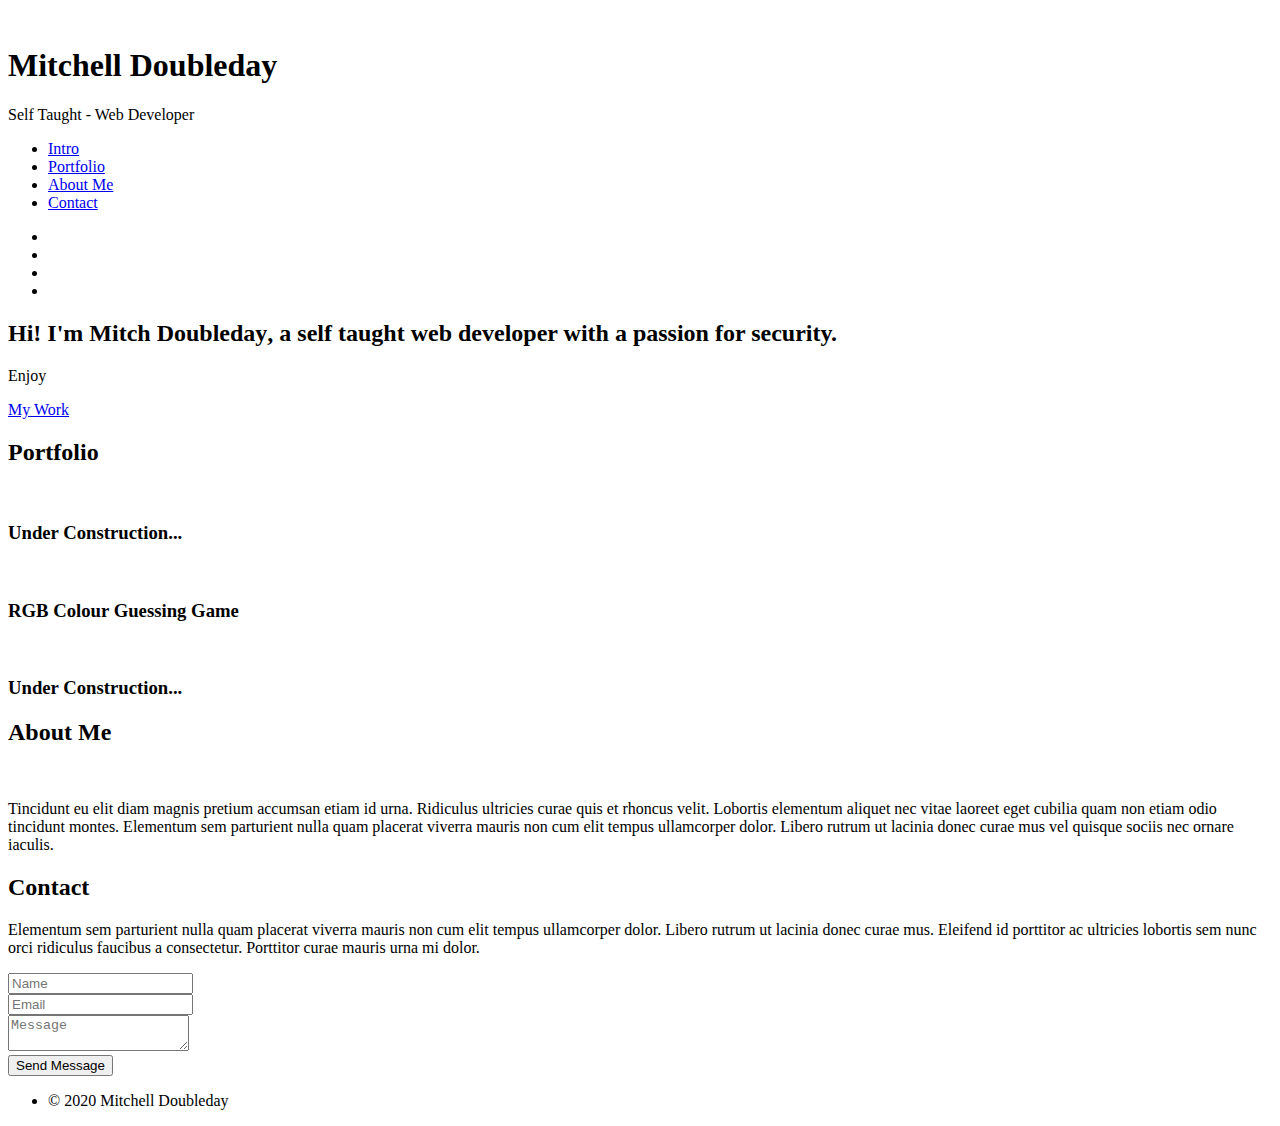
==== index.html @ 329f9888 "Add files via upload" ====
<!DOCTYPE HTML>
<html>
	<head>
		<title>Mitch Doubleday - Portfolio</title>
		<meta charset="utf-8" />
		<meta name="viewport" content="width=device-width, initial-scale=1, user-scalable=no" />
		<link rel="stylesheet" href="assets/css/main.css" />
	</head>
	<body class="is-preload">

		<!-- Header -->
			<div id="header">

				<div class="top">

					<!-- Logo -->
						<div id="logo">
							<span class="image avatar48"><img src="images/portrait.jpeg" alt="" /></span>
							<h1 id="title">Mitchell Doubleday</h1>
							<p>Self Taught - Web Developer</p>
						</div>

					<!-- Nav -->
						<nav id="nav">
							<ul>
								<li><a href="#top" id="top-link"><span class="icon solid fa-home">Intro</span></a></li>
								<li><a href="#portfolio" id="portfolio-link"><span class="icon solid fa-th">Portfolio</span></a></li>
								<li><a href="#about" id="about-link"><span class="icon solid fa-user">About Me</span></a></li>
								<li><a href="#contact" id="contact-link"><span class="icon solid fa-envelope">Contact</span></a></li>
							</ul>
						</nav>

				</div>

				<div class="bottom">

					<!-- Social Icons -->
						<ul class="icons">
							<li><a href="https://github.com/kerbzbm" class="icon brands fa-github"><span class="label"></span></a></li>
							<li><a href="https://www.linkedin.com/in/mitchdoubleday/" class="fab fa-linkedin"><span class="label"></span></a></li>
							<li><a href="https://stackoverflow.com/users/story/13932443" class="fab fa-stack-overflow"><span class="label"></span></a></li>
							<li><a href="https://tryhackme.com/p/comstock" class="fas fa-user-secret"><span class="label"></span></a></li>
						</ul>

				</div>

			</div>

		<!-- Main -->
			<div id="main">

				<!-- Intro -->
					<section id="top" class="one dark cover">
						<div class="container">

							<header>
								<h2 class="alt">Hi! I'm <strong>Mitch Doubleday</strong>, a self taught web developer with a passion for security.</h2>
								<p>Enjoy</p>
							</header>

							<footer>
								<a href="#portfolio" class="button scrolly">My Work</a>
							</footer>

						</div>
					</section>

				<!-- Portfolio -->
					<section id="portfolio" class="two">
						<div class="container">

							<header>
								<h2>Portfolio</h2>
							</header>

							<div class="row">
								<div class="col-4 col-12-mobile">
									<article class="item">
										<a href="#" class="image fit"><img src="images/pic03.jpg" alt="" /></a>
										<header>
											<h3>Under Construction...</h3>
										</header>
									</article>
								</div>
								<div class="col-4 col-12-mobile">
									<article class="item">
										<a href="#" class="image fit"><img src="images/pic04.jpg" alt="" /></a>
										<header>
											<h3>RGB Colour Guessing Game</h3>
										</header>
									</article>
								</div>
								<div class="col-4 col-12-mobile">
									<article class="item">
										<a href="#" class="image fit"><img src="images/pic07.jpg" alt="" /></a>
										<header>
											<h3>Under Construction...</h3>
										</header>
									</article>
								</div>
							</div>

						</div>
					</section>

				<!-- About Me -->
					<section id="about" class="three">
						<div class="container">

							<header>
								<h2>About Me</h2>
							</header>

							<a href="#" class="image featured"><img src="images/pic08.jpg" alt="" /></a>

							<p>Tincidunt eu elit diam magnis pretium accumsan etiam id urna. Ridiculus
							ultricies curae quis et rhoncus velit. Lobortis elementum aliquet nec vitae
							laoreet eget cubilia quam non etiam odio tincidunt montes. Elementum sem
							parturient nulla quam placerat viverra mauris non cum elit tempus ullamcorper
							dolor. Libero rutrum ut lacinia donec curae mus vel quisque sociis nec
							ornare iaculis.</p>

						</div>
					</section>

				<!-- Contact -->
					<section id="contact" class="four">
						<div class="container">

							<header>
								<h2>Contact</h2>
							</header>

							<p>Elementum sem parturient nulla quam placerat viverra
							mauris non cum elit tempus ullamcorper dolor. Libero rutrum ut lacinia
							donec curae mus. Eleifend id porttitor ac ultricies lobortis sem nunc
							orci ridiculus faucibus a consectetur. Porttitor curae mauris urna mi dolor.</p>

							<form method="post" action="#">
								<div class="row">
									<div class="col-6 col-12-mobile"><input type="text" name="name" placeholder="Name" /></div>
									<div class="col-6 col-12-mobile"><input type="text" name="email" placeholder="Email" /></div>
									<div class="col-12">
										<textarea name="message" placeholder="Message"></textarea>
									</div>
									<div class="col-12">
										<input type="submit" value="Send Message" />
									</div>
								</div>
							</form>

						</div>
					</section>

			</div>

		<!-- Footer -->
			<div id="footer">

				<!-- Copyright -->
					<ul class="copyright">
						<li>&copy; 2020 Mitchell Doubleday</li>
					</ul>

			</div>

		<!-- Scripts -->
			<script src="assets/js/jquery.min.js"></script>
			<script src="assets/js/jquery.scrolly.min.js"></script>
			<script src="assets/js/jquery.scrollex.min.js"></script>
			<script src="assets/js/browser.min.js"></script>
			<script src="assets/js/breakpoints.min.js"></script>
			<script src="assets/js/util.js"></script>
			<script src="assets/js/main.js"></script>

	</body>
</html>
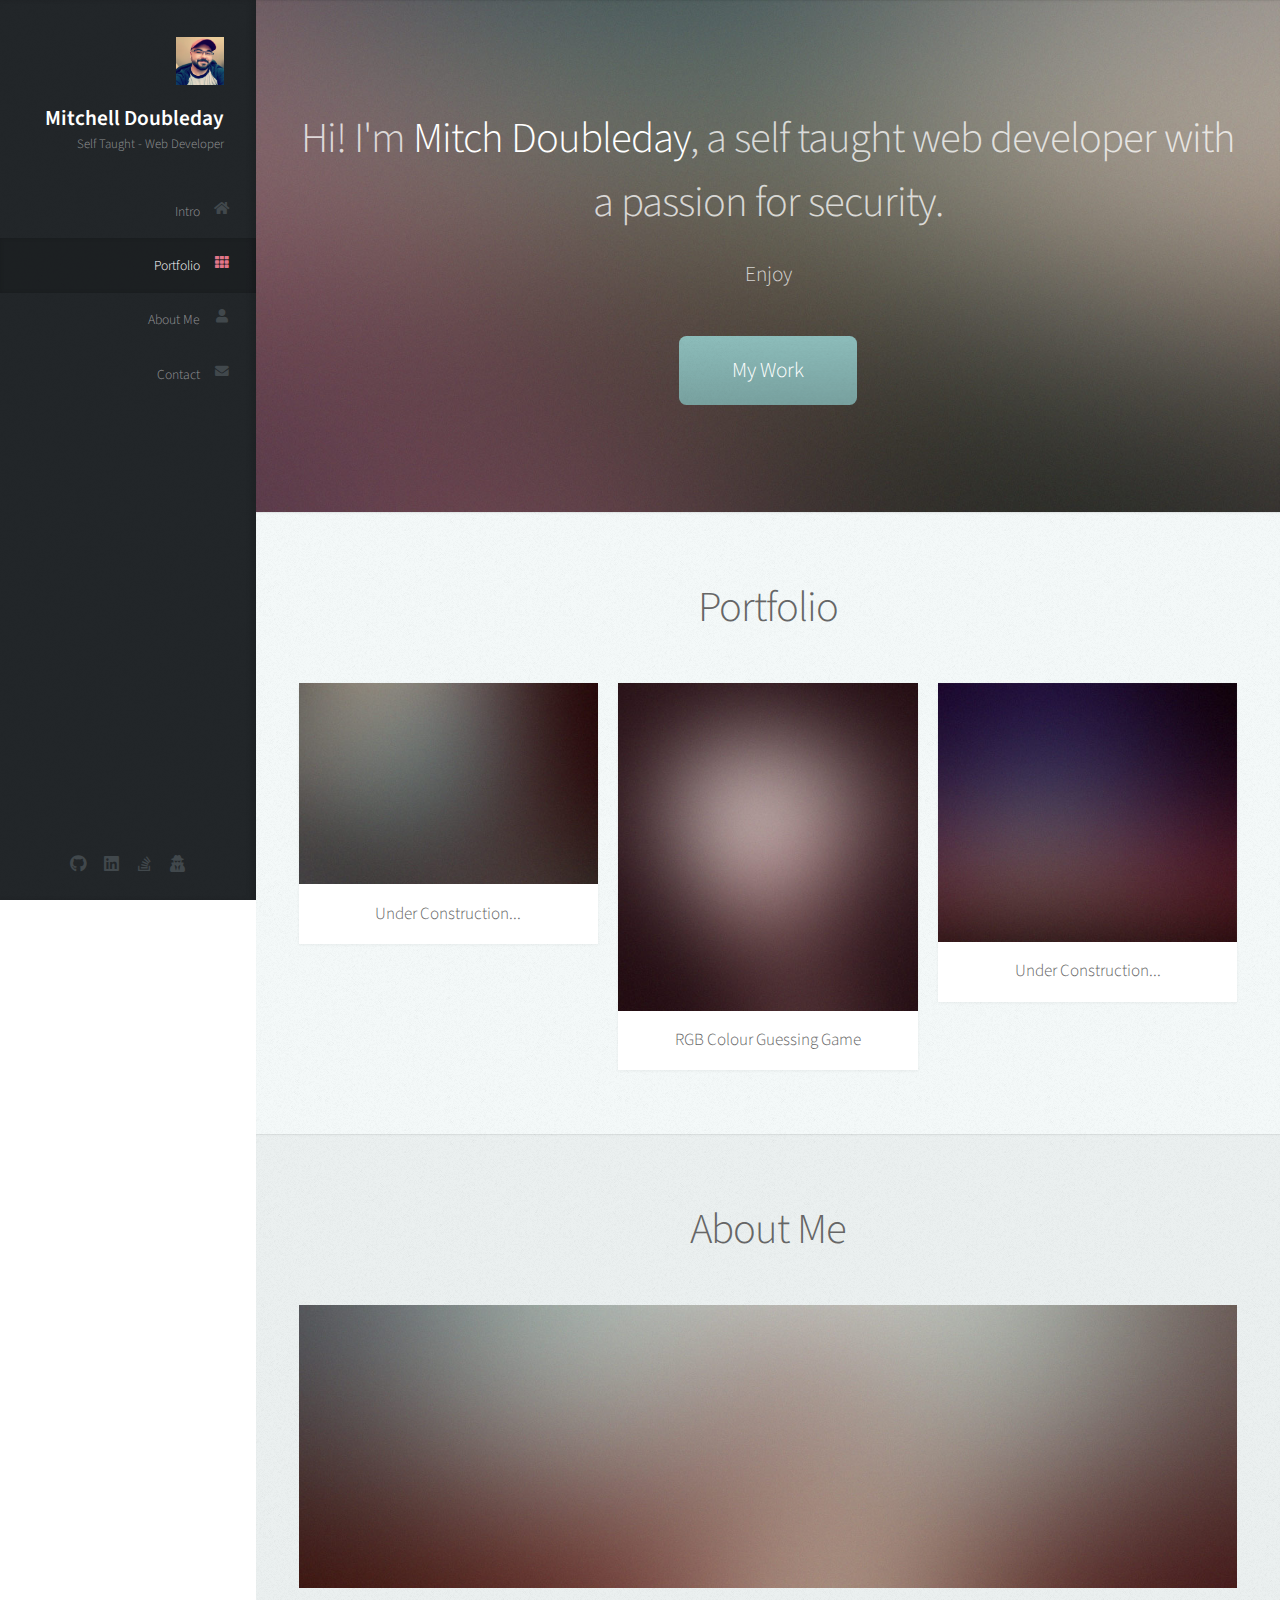
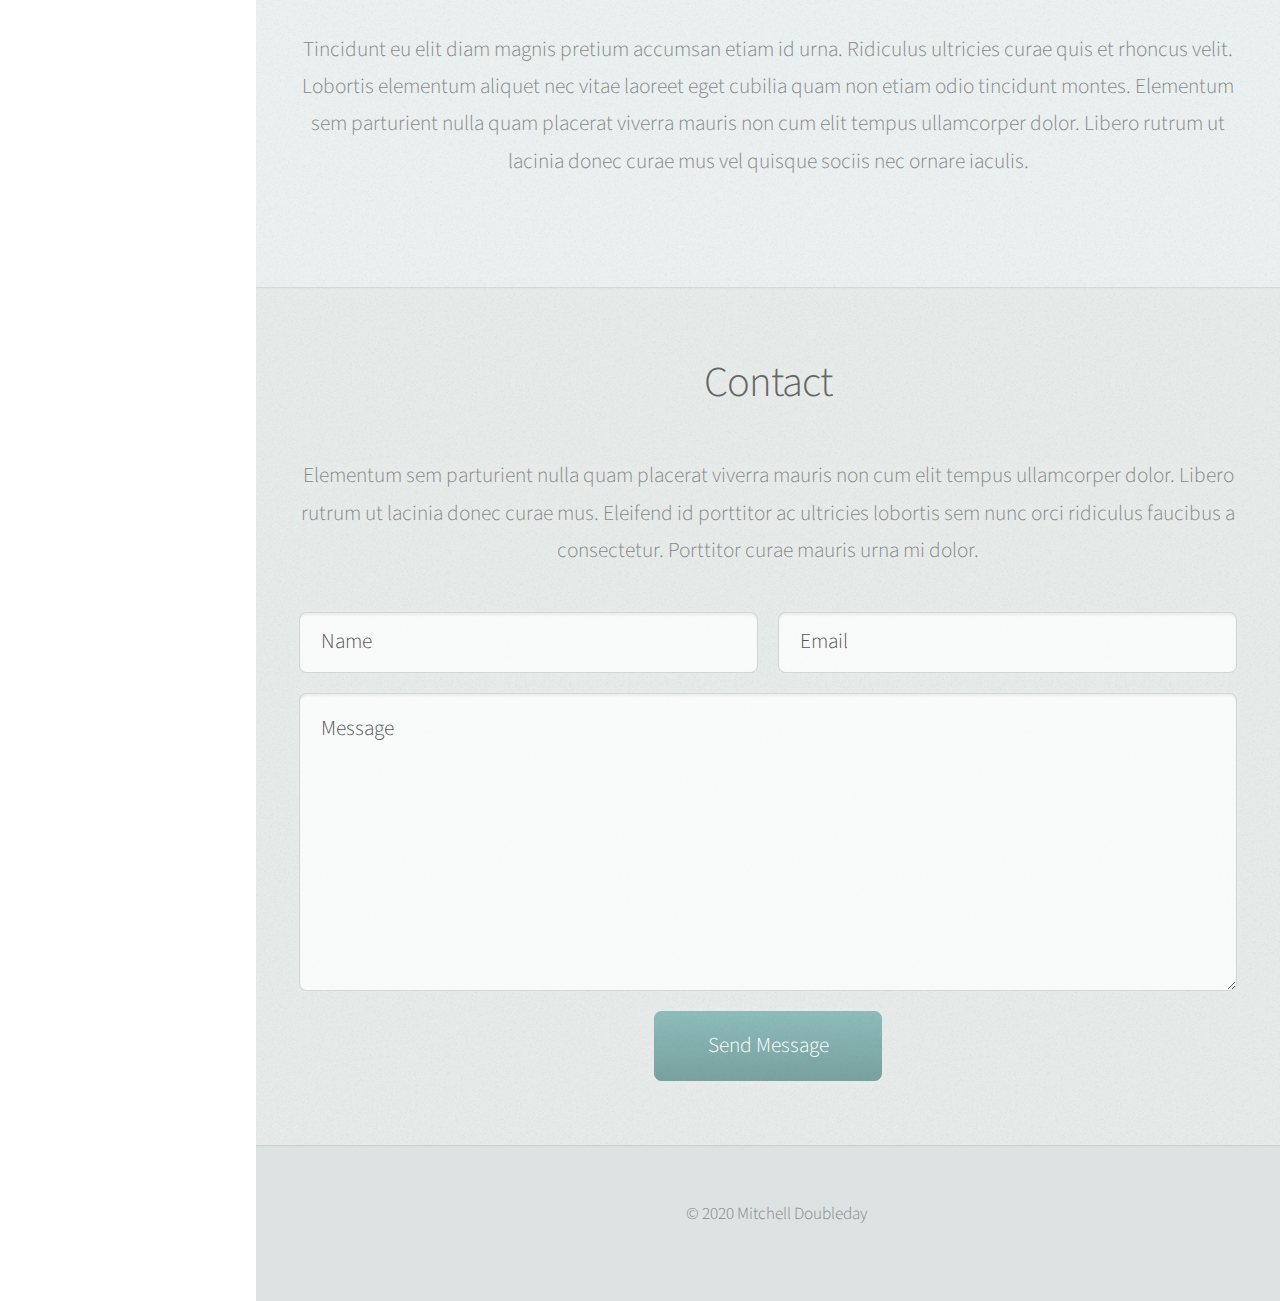
==== commit e65ee255: "Portfolio files added to GitHub." ====
--- a/index.html
+++ b/index.html
@@ -1,177 +1,177 @@
-<!DOCTYPE HTML>
-<html>
-	<head>
-		<title>Mitch Doubleday - Portfolio</title>
-		<meta charset="utf-8" />
-		<meta name="viewport" content="width=device-width, initial-scale=1, user-scalable=no" />
-		<link rel="stylesheet" href="assets/css/main.css" />
-	</head>
-	<body class="is-preload">
-
-		<!-- Header -->
-			<div id="header">
-
-				<div class="top">
-
-					<!-- Logo -->
-						<div id="logo">
-							<span class="image avatar48"><img src="images/portrait.jpeg" alt="" /></span>
-							<h1 id="title">Mitchell Doubleday</h1>
-							<p>Self Taught - Web Developer</p>
-						</div>
-
-					<!-- Nav -->
-						<nav id="nav">
-							<ul>
-								<li><a href="#top" id="top-link"><span class="icon solid fa-home">Intro</span></a></li>
-								<li><a href="#portfolio" id="portfolio-link"><span class="icon solid fa-th">Portfolio</span></a></li>
-								<li><a href="#about" id="about-link"><span class="icon solid fa-user">About Me</span></a></li>
-								<li><a href="#contact" id="contact-link"><span class="icon solid fa-envelope">Contact</span></a></li>
-							</ul>
-						</nav>
-
-				</div>
-
-				<div class="bottom">
-
-					<!-- Social Icons -->
-						<ul class="icons">
-							<li><a href="https://github.com/kerbzbm" class="icon brands fa-github"><span class="label"></span></a></li>
-							<li><a href="https://www.linkedin.com/in/mitchdoubleday/" class="fab fa-linkedin"><span class="label"></span></a></li>
-							<li><a href="https://stackoverflow.com/users/story/13932443" class="fab fa-stack-overflow"><span class="label"></span></a></li>
-							<li><a href="https://tryhackme.com/p/comstock" class="fas fa-user-secret"><span class="label"></span></a></li>
-						</ul>
-
-				</div>
-
-			</div>
-
-		<!-- Main -->
-			<div id="main">
-
-				<!-- Intro -->
-					<section id="top" class="one dark cover">
-						<div class="container">
-
-							<header>
-								<h2 class="alt">Hi! I'm <strong>Mitch Doubleday</strong>, a self taught web developer with a passion for security.</h2>
-								<p>Enjoy</p>
-							</header>
-
-							<footer>
-								<a href="#portfolio" class="button scrolly">My Work</a>
-							</footer>
-
-						</div>
-					</section>
-
-				<!-- Portfolio -->
-					<section id="portfolio" class="two">
-						<div class="container">
-
-							<header>
-								<h2>Portfolio</h2>
-							</header>
-
-							<div class="row">
-								<div class="col-4 col-12-mobile">
-									<article class="item">
-										<a href="#" class="image fit"><img src="images/pic03.jpg" alt="" /></a>
-										<header>
-											<h3>Under Construction...</h3>
-										</header>
-									</article>
-								</div>
-								<div class="col-4 col-12-mobile">
-									<article class="item">
-										<a href="#" class="image fit"><img src="images/pic04.jpg" alt="" /></a>
-										<header>
-											<h3>RGB Colour Guessing Game</h3>
-										</header>
-									</article>
-								</div>
-								<div class="col-4 col-12-mobile">
-									<article class="item">
-										<a href="#" class="image fit"><img src="images/pic07.jpg" alt="" /></a>
-										<header>
-											<h3>Under Construction...</h3>
-										</header>
-									</article>
-								</div>
-							</div>
-
-						</div>
-					</section>
-
-				<!-- About Me -->
-					<section id="about" class="three">
-						<div class="container">
-
-							<header>
-								<h2>About Me</h2>
-							</header>
-
-							<a href="#" class="image featured"><img src="images/pic08.jpg" alt="" /></a>
-
-							<p>Tincidunt eu elit diam magnis pretium accumsan etiam id urna. Ridiculus
-							ultricies curae quis et rhoncus velit. Lobortis elementum aliquet nec vitae
-							laoreet eget cubilia quam non etiam odio tincidunt montes. Elementum sem
-							parturient nulla quam placerat viverra mauris non cum elit tempus ullamcorper
-							dolor. Libero rutrum ut lacinia donec curae mus vel quisque sociis nec
-							ornare iaculis.</p>
-
-						</div>
-					</section>
-
-				<!-- Contact -->
-					<section id="contact" class="four">
-						<div class="container">
-
-							<header>
-								<h2>Contact</h2>
-							</header>
-
-							<p>Elementum sem parturient nulla quam placerat viverra
-							mauris non cum elit tempus ullamcorper dolor. Libero rutrum ut lacinia
-							donec curae mus. Eleifend id porttitor ac ultricies lobortis sem nunc
-							orci ridiculus faucibus a consectetur. Porttitor curae mauris urna mi dolor.</p>
-
-							<form method="post" action="#">
-								<div class="row">
-									<div class="col-6 col-12-mobile"><input type="text" name="name" placeholder="Name" /></div>
-									<div class="col-6 col-12-mobile"><input type="text" name="email" placeholder="Email" /></div>
-									<div class="col-12">
-										<textarea name="message" placeholder="Message"></textarea>
-									</div>
-									<div class="col-12">
-										<input type="submit" value="Send Message" />
-									</div>
-								</div>
-							</form>
-
-						</div>
-					</section>
-
-			</div>
-
-		<!-- Footer -->
-			<div id="footer">
-
-				<!-- Copyright -->
-					<ul class="copyright">
-						<li>&copy; 2020 Mitchell Doubleday</li>
-					</ul>
-
-			</div>
-
-		<!-- Scripts -->
-			<script src="assets/js/jquery.min.js"></script>
-			<script src="assets/js/jquery.scrolly.min.js"></script>
-			<script src="assets/js/jquery.scrollex.min.js"></script>
-			<script src="assets/js/browser.min.js"></script>
-			<script src="assets/js/breakpoints.min.js"></script>
-			<script src="assets/js/util.js"></script>
-			<script src="assets/js/main.js"></script>
-
-	</body>
+<!DOCTYPE HTML>
+<html>
+	<head>
+		<title>Mitch Doubleday - Portfolio</title>
+		<meta charset="utf-8" />
+		<meta name="viewport" content="width=device-width, initial-scale=1, user-scalable=no" />
+		<link rel="stylesheet" href="assets/css/main.css" />
+	</head>
+	<body class="is-preload">
+
+		<!-- Header -->
+			<div id="header">
+
+				<div class="top">
+
+					<!-- Logo -->
+						<div id="logo">
+							<span class="image avatar48"><img src="images/portrait.jpeg" alt="" /></span>
+							<h1 id="title">Mitchell Doubleday</h1>
+							<p>Self Taught - Web Developer</p>
+						</div>
+
+					<!-- Nav -->
+						<nav id="nav">
+							<ul>
+								<li><a href="#top" id="top-link"><span class="icon solid fa-home">Intro</span></a></li>
+								<li><a href="#portfolio" id="portfolio-link"><span class="icon solid fa-th">Portfolio</span></a></li>
+								<li><a href="#about" id="about-link"><span class="icon solid fa-user">About Me</span></a></li>
+								<li><a href="#contact" id="contact-link"><span class="icon solid fa-envelope">Contact</span></a></li>
+							</ul>
+						</nav>
+
+				</div>
+
+				<div class="bottom">
+
+					<!-- Social Icons -->
+						<ul class="icons">
+							<li><a href="https://github.com/kerbzbm" class="icon brands fa-github"><span class="label"></span></a></li>
+							<li><a href="https://www.linkedin.com/in/mitchdoubleday/" class="fab fa-linkedin"><span class="label"></span></a></li>
+							<li><a href="https://stackoverflow.com/users/story/13932443" class="fab fa-stack-overflow"><span class="label"></span></a></li>
+							<li><a href="https://tryhackme.com/p/comstock" class="fas fa-user-secret"><span class="label"></span></a></li>
+						</ul>
+
+				</div>
+
+			</div>
+
+		<!-- Main -->
+			<div id="main">
+
+				<!-- Intro -->
+					<section id="top" class="one dark cover">
+						<div class="container">
+
+							<header>
+								<h2 class="alt">Hi! I'm <strong>Mitch Doubleday</strong>, a self taught web developer with a passion for security.</h2>
+								<p>Enjoy</p>
+							</header>
+
+							<footer>
+								<a href="#portfolio" class="button scrolly">My Work</a>
+							</footer>
+
+						</div>
+					</section>
+
+				<!-- Portfolio -->
+					<section id="portfolio" class="two">
+						<div class="container">
+
+							<header>
+								<h2>Portfolio</h2>
+							</header>
+
+							<div class="row">
+								<div class="col-4 col-12-mobile">
+									<article class="item">
+										<a href="#" class="image fit"><img src="images/pic03.jpg" alt="" /></a>
+										<header>
+											<h3>Under Construction...</h3>
+										</header>
+									</article>
+								</div>
+								<div class="col-4 col-12-mobile">
+									<article class="item">
+										<a href="#" class="image fit"><img src="images/pic04.jpg" alt="" /></a>
+										<header>
+											<h3>RGB Colour Guessing Game</h3>
+										</header>
+									</article>
+								</div>
+								<div class="col-4 col-12-mobile">
+									<article class="item">
+										<a href="#" class="image fit"><img src="images/pic07.jpg" alt="" /></a>
+										<header>
+											<h3>Under Construction...</h3>
+										</header>
+									</article>
+								</div>
+							</div>
+
+						</div>
+					</section>
+
+				<!-- About Me -->
+					<section id="about" class="three">
+						<div class="container">
+
+							<header>
+								<h2>About Me</h2>
+							</header>
+
+							<a href="#" class="image featured"><img src="images/pic08.jpg" alt="" /></a>
+
+							<p>Tincidunt eu elit diam magnis pretium accumsan etiam id urna. Ridiculus
+							ultricies curae quis et rhoncus velit. Lobortis elementum aliquet nec vitae
+							laoreet eget cubilia quam non etiam odio tincidunt montes. Elementum sem
+							parturient nulla quam placerat viverra mauris non cum elit tempus ullamcorper
+							dolor. Libero rutrum ut lacinia donec curae mus vel quisque sociis nec
+							ornare iaculis.</p>
+
+						</div>
+					</section>
+
+				<!-- Contact -->
+					<section id="contact" class="four">
+						<div class="container">
+
+							<header>
+								<h2>Contact</h2>
+							</header>
+
+							<p>Elementum sem parturient nulla quam placerat viverra
+							mauris non cum elit tempus ullamcorper dolor. Libero rutrum ut lacinia
+							donec curae mus. Eleifend id porttitor ac ultricies lobortis sem nunc
+							orci ridiculus faucibus a consectetur. Porttitor curae mauris urna mi dolor.</p>
+
+							<form method="post" action="#">
+								<div class="row">
+									<div class="col-6 col-12-mobile"><input type="text" name="name" placeholder="Name" /></div>
+									<div class="col-6 col-12-mobile"><input type="text" name="email" placeholder="Email" /></div>
+									<div class="col-12">
+										<textarea name="message" placeholder="Message"></textarea>
+									</div>
+									<div class="col-12">
+										<input type="submit" value="Send Message" />
+									</div>
+								</div>
+							</form>
+
+						</div>
+					</section>
+
+			</div>
+
+		<!-- Footer -->
+			<div id="footer">
+
+				<!-- Copyright -->
+					<ul class="copyright">
+						<li>&copy; 2020 Mitchell Doubleday</li>
+					</ul>
+
+			</div>
+
+		<!-- Scripts -->
+			<script src="assets/js/jquery.min.js"></script>
+			<script src="assets/js/jquery.scrolly.min.js"></script>
+			<script src="assets/js/jquery.scrollex.min.js"></script>
+			<script src="assets/js/browser.min.js"></script>
+			<script src="assets/js/breakpoints.min.js"></script>
+			<script src="assets/js/util.js"></script>
+			<script src="assets/js/main.js"></script>
+
+	</body>
 </html>--- a/assets/css/main.css
+++ b/assets/css/main.css
@@ -0,0 +1,2628 @@
+@import url("fontawesome-all.min.css");
+@import url("https://fonts.googleapis.com/css?family=Source+Sans+Pro:300,300italic,400,600");
+
+
+html, body, div, span, applet, object,
+iframe, h1, h2, h3, h4, h5, h6, p, blockquote,
+pre, a, abbr, acronym, address, big, cite,
+code, del, dfn, em, img, ins, kbd, q, s, samp,
+small, strike, strong, sub, sup, tt, var, b,
+u, i, center, dl, dt, dd, ol, ul, li, fieldset,
+form, label, legend, table, caption, tbody,
+tfoot, thead, tr, th, td, article, aside,
+canvas, details, embed, figure, figcaption,
+footer, header, hgroup, menu, nav, output, ruby,
+section, summary, time, mark, audio, video {
+	margin: 0;
+	padding: 0;
+	border: 0;
+	font-size: 100%;
+	font: inherit;
+	vertical-align: baseline;}
+
+article, aside, details, figcaption, figure,
+footer, header, hgroup, menu, nav, section {
+	display: block;}
+
+body {
+	line-height: 1;
+}
+
+ol, ul {
+	list-style: none;
+}
+
+blockquote, q {
+	quotes: none;
+}
+
+	blockquote:before, blockquote:after, q:before, q:after {
+		content: '';
+		content: none;
+	}
+
+table {
+	border-collapse: collapse;
+	border-spacing: 0;
+}
+
+body {
+	-webkit-text-size-adjust: none;
+}
+
+mark {
+	background-color: transparent;
+	color: inherit;
+}
+
+input::-moz-focus-inner {
+	border: 0;
+	padding: 0;
+}
+
+input, select, textarea {
+	-moz-appearance: none;
+	-webkit-appearance: none;
+	-ms-appearance: none;
+	appearance: none;
+}
+
+/* Basic */
+
+	html {
+		box-sizing: border-box;
+	}
+
+	*, *:before, *:after {
+		box-sizing: inherit;
+	}
+
+	body {
+		background: #fff;
+		font-family: 'Source Sans Pro', sans-serif;
+		font-size: 19pt;
+		font-weight: 300;
+		line-height: 1.75em;
+		color: #888;
+	}
+
+		body.is-preload *, body.is-preload *:before, body.is-preload *:after {
+			-moz-animation: none !important;
+			-webkit-animation: none !important;
+			-ms-animation: none !important;
+			animation: none !important;
+			-moz-transition: none !important;
+			-webkit-transition: none !important;
+			-ms-transition: none !important;
+			transition: none !important;
+		}
+
+	input, textarea, select {
+		font-family: 'Source Sans Pro', sans-serif;
+		font-size: 19pt;
+		font-weight: 300;
+		line-height: 1.75em;
+		color: #888;
+	}
+
+	h1, h2, h3, h4, h5, h6 {
+		font-weight: 300;
+		color: #666;
+		line-height: 1.5em;
+	}
+
+	h1 a, h2 a, h3 a, h4 a, h5 a, h6 a {
+		color: inherit;
+		text-decoration: none;
+	}
+
+		h1 a strong, h2 a strong, h3 a strong, h4 a strong, h5 a strong, h6 a strong {
+			color: #333;
+		}
+
+	h2 {
+		font-size: 2em;
+		letter-spacing: -1px;
+	}
+
+		h2.alt {
+			color: #888;
+		}
+
+			h2.alt strong {
+				color: #666;
+			}
+
+	h3 {
+		font-size: 1.5em;
+	}
+
+	header {
+		margin: 0 0 2em 0;
+	}
+
+		header > p {
+			margin: 1em 0 0 0;
+		}
+
+	footer {
+		margin: 2em 0 0 0;
+	}
+
+	strong, b {
+		font-weight: 300;
+		color: #666;
+	}
+
+	em, i {
+		font-style: italic;
+	}
+
+	a {
+		text-decoration: none;
+		color: inherit;
+		border-bottom: dotted 1px rgba(128, 128, 128, 0.5);
+		-moz-transition: color 0.35s ease-in-out, border-bottom-color 0.35s ease-in-out;
+		-webkit-transition: color 0.35s ease-in-out, border-bottom-color 0.35s ease-in-out;
+		-ms-transition: color 0.35s ease-in-out, border-bottom-color 0.35s ease-in-out;
+		transition: color 0.35s ease-in-out, border-bottom-color 0.35s ease-in-out;
+		outline: 0;
+	}
+
+		a:hover {
+			color: #E27689;
+			border-bottom-color: rgba(255, 255, 255, 0);
+		}
+
+	sub {
+		position: relative;
+		top: 0.5em;
+		font-size: 0.8em;
+	}
+
+	sup {
+		position: relative;
+		top: -0.5em;
+		font-size: 0.8em;
+	}
+
+	hr {
+		border: 0;
+		border-top: solid 1px #ddd;
+	}
+
+	blockquote {
+		border-left: solid 0.5em #ddd;
+		padding: 1em 0 1em 2em;
+		font-style: italic;
+	}
+
+	p, ul, ol, dl, table {
+		margin-bottom: 2em;
+	}
+
+	br.clear {
+		clear: both;
+	}
+
+/* Container */
+
+	.container {
+		margin: 0 auto;
+		max-width: 100%;
+		width: 1400px;
+	}
+
+		@media screen and (min-width: 961px) and (max-width: 1880px) {
+
+			.container {
+				width: 1200px;
+			}
+
+		}
+
+		@media screen and (min-width: 961px) and (max-width: 1620px) {
+
+			.container {
+				width: 960px;
+			}
+
+		}
+
+		@media screen and (min-width: 961px) and (max-width: 1320px) {
+
+			.container {
+				width: 100%;
+			}
+
+		}
+
+		@media screen and (max-width: 960px) {
+
+			.container {
+				width: 100%;
+			}
+
+		}
+
+		@media screen and (max-width: 736px) {
+
+			.container {
+				width: 100%;
+			}
+
+		}
+
+/* Row */
+
+	.row {
+		display: flex;
+		flex-wrap: wrap;
+		box-sizing: border-box;
+		align-items: stretch;
+	}
+
+		.row > * {
+			box-sizing: border-box;
+		}
+
+		.row.gtr-uniform > * > :last-child {
+			margin-bottom: 0;
+		}
+
+		.row.aln-left {
+			justify-content: flex-start;
+		}
+
+		.row.aln-center {
+			justify-content: center;
+		}
+
+		.row.aln-right {
+			justify-content: flex-end;
+		}
+
+		.row.aln-top {
+			align-items: flex-start;
+		}
+
+		.row.aln-middle {
+			align-items: center;
+		}
+
+		.row.aln-bottom {
+			align-items: flex-end;
+		}
+
+		.row > .imp {
+			order: -1;
+		}
+
+		.row > .col-1 {
+			width: 8.33333%;
+		}
+
+		.row > .off-1 {
+			margin-left: 8.33333%;
+		}
+
+		.row > .col-2 {
+			width: 16.66667%;
+		}
+
+		.row > .off-2 {
+			margin-left: 16.66667%;
+		}
+
+		.row > .col-3 {
+			width: 25%;
+		}
+
+		.row > .off-3 {
+			margin-left: 25%;
+		}
+
+		.row > .col-4 {
+			width: 33.33333%;
+		}
+
+		.row > .off-4 {
+			margin-left: 33.33333%;
+		}
+
+		.row > .col-5 {
+			width: 41.66667%;
+		}
+
+		.row > .off-5 {
+			margin-left: 41.66667%;
+		}
+
+		.row > .col-6 {
+			width: 50%;
+		}
+
+		.row > .off-6 {
+			margin-left: 50%;
+		}
+
+		.row > .col-7 {
+			width: 58.33333%;
+		}
+
+		.row > .off-7 {
+			margin-left: 58.33333%;
+		}
+
+		.row > .col-8 {
+			width: 66.66667%;
+		}
+
+		.row > .off-8 {
+			margin-left: 66.66667%;
+		}
+
+		.row > .col-9 {
+			width: 75%;
+		}
+
+		.row > .off-9 {
+			margin-left: 75%;
+		}
+
+		.row > .col-10 {
+			width: 83.33333%;
+		}
+
+		.row > .off-10 {
+			margin-left: 83.33333%;
+		}
+
+		.row > .col-11 {
+			width: 91.66667%;
+		}
+
+		.row > .off-11 {
+			margin-left: 91.66667%;
+		}
+
+		.row > .col-12 {
+			width: 100%;
+		}
+
+		.row > .off-12 {
+			margin-left: 100%;
+		}
+
+		.row.gtr-0 {
+			margin-top: 0px;
+			margin-left: 0px;
+		}
+
+			.row.gtr-0 > * {
+				padding: 0px 0 0 0px;
+			}
+
+			.row.gtr-0.gtr-uniform {
+				margin-top: 0px;
+			}
+
+				.row.gtr-0.gtr-uniform > * {
+					padding-top: 0px;
+				}
+
+		.row.gtr-25 {
+			margin-top: -10px;
+			margin-left: -10px;
+		}
+
+			.row.gtr-25 > * {
+				padding: 10px 0 0 10px;
+			}
+
+			.row.gtr-25.gtr-uniform {
+				margin-top: -10px;
+			}
+
+				.row.gtr-25.gtr-uniform > * {
+					padding-top: 10px;
+				}
+
+		.row.gtr-50 {
+			margin-top: -20px;
+			margin-left: -20px;
+		}
+
+			.row.gtr-50 > * {
+				padding: 20px 0 0 20px;
+			}
+
+			.row.gtr-50.gtr-uniform {
+				margin-top: -20px;
+			}
+
+				.row.gtr-50.gtr-uniform > * {
+					padding-top: 20px;
+				}
+
+		.row {
+			margin-top: -40px;
+			margin-left: -40px;
+		}
+
+			.row > * {
+				padding: 40px 0 0 40px;
+			}
+
+			.row.gtr-uniform {
+				margin-top: -40px;
+			}
+
+				.row.gtr-uniform > * {
+					padding-top: 40px;
+				}
+
+		.row.gtr-150 {
+			margin-top: -60px;
+			margin-left: -60px;
+		}
+
+			.row.gtr-150 > * {
+				padding: 60px 0 0 60px;
+			}
+
+			.row.gtr-150.gtr-uniform {
+				margin-top: -60px;
+			}
+
+				.row.gtr-150.gtr-uniform > * {
+					padding-top: 60px;
+				}
+
+		.row.gtr-200 {
+			margin-top: -80px;
+			margin-left: -80px;
+		}
+
+			.row.gtr-200 > * {
+				padding: 80px 0 0 80px;
+			}
+
+			.row.gtr-200.gtr-uniform {
+				margin-top: -80px;
+			}
+
+				.row.gtr-200.gtr-uniform > * {
+					padding-top: 80px;
+				}
+
+		@media screen and (min-width: 961px) and (max-width: 1880px) {
+
+			.row {
+				display: flex;
+				flex-wrap: wrap;
+				box-sizing: border-box;
+				align-items: stretch;
+			}
+
+				.row > * {
+					box-sizing: border-box;
+				}
+
+				.row.gtr-uniform > * > :last-child {
+					margin-bottom: 0;
+				}
+
+				.row.aln-left {
+					justify-content: flex-start;
+				}
+
+				.row.aln-center {
+					justify-content: center;
+				}
+
+				.row.aln-right {
+					justify-content: flex-end;
+				}
+
+				.row.aln-top {
+					align-items: flex-start;
+				}
+
+				.row.aln-middle {
+					align-items: center;
+				}
+
+				.row.aln-bottom {
+					align-items: flex-end;
+				}
+
+				.row > .imp-wide {
+					order: -1;
+				}
+
+				.row > .col-1-wide {
+					width: 8.33333%;
+				}
+
+				.row > .off-1-wide {
+					margin-left: 8.33333%;
+				}
+
+				.row > .col-2-wide {
+					width: 16.66667%;
+				}
+
+				.row > .off-2-wide {
+					margin-left: 16.66667%;
+				}
+
+				.row > .col-3-wide {
+					width: 25%;
+				}
+
+				.row > .off-3-wide {
+					margin-left: 25%;
+				}
+
+				.row > .col-4-wide {
+					width: 33.33333%;
+				}
+
+				.row > .off-4-wide {
+					margin-left: 33.33333%;
+				}
+
+				.row > .col-5-wide {
+					width: 41.66667%;
+				}
+
+				.row > .off-5-wide {
+					margin-left: 41.66667%;
+				}
+
+				.row > .col-6-wide {
+					width: 50%;
+				}
+
+				.row > .off-6-wide {
+					margin-left: 50%;
+				}
+
+				.row > .col-7-wide {
+					width: 58.33333%;
+				}
+
+				.row > .off-7-wide {
+					margin-left: 58.33333%;
+				}
+
+				.row > .col-8-wide {
+					width: 66.66667%;
+				}
+
+				.row > .off-8-wide {
+					margin-left: 66.66667%;
+				}
+
+				.row > .col-9-wide {
+					width: 75%;
+				}
+
+				.row > .off-9-wide {
+					margin-left: 75%;
+				}
+
+				.row > .col-10-wide {
+					width: 83.33333%;
+				}
+
+				.row > .off-10-wide {
+					margin-left: 83.33333%;
+				}
+
+				.row > .col-11-wide {
+					width: 91.66667%;
+				}
+
+				.row > .off-11-wide {
+					margin-left: 91.66667%;
+				}
+
+				.row > .col-12-wide {
+					width: 100%;
+				}
+
+				.row > .off-12-wide {
+					margin-left: 100%;
+				}
+
+				.row.gtr-0 {
+					margin-top: 0px;
+					margin-left: 0px;
+				}
+
+					.row.gtr-0 > * {
+						padding: 0px 0 0 0px;
+					}
+
+					.row.gtr-0.gtr-uniform {
+						margin-top: 0px;
+					}
+
+						.row.gtr-0.gtr-uniform > * {
+							padding-top: 0px;
+						}
+
+				.row.gtr-25 {
+					margin-top: -10px;
+					margin-left: -10px;
+				}
+
+					.row.gtr-25 > * {
+						padding: 10px 0 0 10px;
+					}
+
+					.row.gtr-25.gtr-uniform {
+						margin-top: -10px;
+					}
+
+						.row.gtr-25.gtr-uniform > * {
+							padding-top: 10px;
+						}
+
+				.row.gtr-50 {
+					margin-top: -20px;
+					margin-left: -20px;
+				}
+
+					.row.gtr-50 > * {
+						padding: 20px 0 0 20px;
+					}
+
+					.row.gtr-50.gtr-uniform {
+						margin-top: -20px;
+					}
+
+						.row.gtr-50.gtr-uniform > * {
+							padding-top: 20px;
+						}
+
+				.row {
+					margin-top: -40px;
+					margin-left: -40px;
+				}
+
+					.row > * {
+						padding: 40px 0 0 40px;
+					}
+
+					.row.gtr-uniform {
+						margin-top: -40px;
+					}
+
+						.row.gtr-uniform > * {
+							padding-top: 40px;
+						}
+
+				.row.gtr-150 {
+					margin-top: -60px;
+					margin-left: -60px;
+				}
+
+					.row.gtr-150 > * {
+						padding: 60px 0 0 60px;
+					}
+
+					.row.gtr-150.gtr-uniform {
+						margin-top: -60px;
+					}
+
+						.row.gtr-150.gtr-uniform > * {
+							padding-top: 60px;
+						}
+
+				.row.gtr-200 {
+					margin-top: -80px;
+					margin-left: -80px;
+				}
+
+					.row.gtr-200 > * {
+						padding: 80px 0 0 80px;
+					}
+
+					.row.gtr-200.gtr-uniform {
+						margin-top: -80px;
+					}
+
+						.row.gtr-200.gtr-uniform > * {
+							padding-top: 80px;
+						}
+
+		}
+
+		@media screen and (min-width: 961px) and (max-width: 1620px) {
+
+			.row {
+				display: flex;
+				flex-wrap: wrap;
+				box-sizing: border-box;
+				align-items: stretch;
+			}
+
+				.row > * {
+					box-sizing: border-box;
+				}
+
+				.row.gtr-uniform > * > :last-child {
+					margin-bottom: 0;
+				}
+
+				.row.aln-left {
+					justify-content: flex-start;
+				}
+
+				.row.aln-center {
+					justify-content: center;
+				}
+
+				.row.aln-right {
+					justify-content: flex-end;
+				}
+
+				.row.aln-top {
+					align-items: flex-start;
+				}
+
+				.row.aln-middle {
+					align-items: center;
+				}
+
+				.row.aln-bottom {
+					align-items: flex-end;
+				}
+
+				.row > .imp-normal {
+					order: -1;
+				}
+
+				.row > .col-1-normal {
+					width: 8.33333%;
+				}
+
+				.row > .off-1-normal {
+					margin-left: 8.33333%;
+				}
+
+				.row > .col-2-normal {
+					width: 16.66667%;
+				}
+
+				.row > .off-2-normal {
+					margin-left: 16.66667%;
+				}
+
+				.row > .col-3-normal {
+					width: 25%;
+				}
+
+				.row > .off-3-normal {
+					margin-left: 25%;
+				}
+
+				.row > .col-4-normal {
+					width: 33.33333%;
+				}
+
+				.row > .off-4-normal {
+					margin-left: 33.33333%;
+				}
+
+				.row > .col-5-normal {
+					width: 41.66667%;
+				}
+
+				.row > .off-5-normal {
+					margin-left: 41.66667%;
+				}
+
+				.row > .col-6-normal {
+					width: 50%;
+				}
+
+				.row > .off-6-normal {
+					margin-left: 50%;
+				}
+
+				.row > .col-7-normal {
+					width: 58.33333%;
+				}
+
+				.row > .off-7-normal {
+					margin-left: 58.33333%;
+				}
+
+				.row > .col-8-normal {
+					width: 66.66667%;
+				}
+
+				.row > .off-8-normal {
+					margin-left: 66.66667%;
+				}
+
+				.row > .col-9-normal {
+					width: 75%;
+				}
+
+				.row > .off-9-normal {
+					margin-left: 75%;
+				}
+
+				.row > .col-10-normal {
+					width: 83.33333%;
+				}
+
+				.row > .off-10-normal {
+					margin-left: 83.33333%;
+				}
+
+				.row > .col-11-normal {
+					width: 91.66667%;
+				}
+
+				.row > .off-11-normal {
+					margin-left: 91.66667%;
+				}
+
+				.row > .col-12-normal {
+					width: 100%;
+				}
+
+				.row > .off-12-normal {
+					margin-left: 100%;
+				}
+
+				.row.gtr-0 {
+					margin-top: 0px;
+					margin-left: 0px;
+				}
+
+					.row.gtr-0 > * {
+						padding: 0px 0 0 0px;
+					}
+
+					.row.gtr-0.gtr-uniform {
+						margin-top: 0px;
+					}
+
+						.row.gtr-0.gtr-uniform > * {
+							padding-top: 0px;
+						}
+
+				.row.gtr-25 {
+					margin-top: -10px;
+					margin-left: -10px;
+				}
+
+					.row.gtr-25 > * {
+						padding: 10px 0 0 10px;
+					}
+
+					.row.gtr-25.gtr-uniform {
+						margin-top: -10px;
+					}
+
+						.row.gtr-25.gtr-uniform > * {
+							padding-top: 10px;
+						}
+
+				.row.gtr-50 {
+					margin-top: -20px;
+					margin-left: -20px;
+				}
+
+					.row.gtr-50 > * {
+						padding: 20px 0 0 20px;
+					}
+
+					.row.gtr-50.gtr-uniform {
+						margin-top: -20px;
+					}
+
+						.row.gtr-50.gtr-uniform > * {
+							padding-top: 20px;
+						}
+
+				.row {
+					margin-top: -40px;
+					margin-left: -40px;
+				}
+
+					.row > * {
+						padding: 40px 0 0 40px;
+					}
+
+					.row.gtr-uniform {
+						margin-top: -40px;
+					}
+
+						.row.gtr-uniform > * {
+							padding-top: 40px;
+						}
+
+				.row.gtr-150 {
+					margin-top: -60px;
+					margin-left: -60px;
+				}
+
+					.row.gtr-150 > * {
+						padding: 60px 0 0 60px;
+					}
+
+					.row.gtr-150.gtr-uniform {
+						margin-top: -60px;
+					}
+
+						.row.gtr-150.gtr-uniform > * {
+							padding-top: 60px;
+						}
+
+				.row.gtr-200 {
+					margin-top: -80px;
+					margin-left: -80px;
+				}
+
+					.row.gtr-200 > * {
+						padding: 80px 0 0 80px;
+					}
+
+					.row.gtr-200.gtr-uniform {
+						margin-top: -80px;
+					}
+
+						.row.gtr-200.gtr-uniform > * {
+							padding-top: 80px;
+						}
+
+		}
+
+		@media screen and (min-width: 961px) and (max-width: 1320px) {
+
+			.row {
+				display: flex;
+				flex-wrap: wrap;
+				box-sizing: border-box;
+				align-items: stretch;
+			}
+
+				.row > * {
+					box-sizing: border-box;
+				}
+
+				.row.gtr-uniform > * > :last-child {
+					margin-bottom: 0;
+				}
+
+				.row.aln-left {
+					justify-content: flex-start;
+				}
+
+				.row.aln-center {
+					justify-content: center;
+				}
+
+				.row.aln-right {
+					justify-content: flex-end;
+				}
+
+				.row.aln-top {
+					align-items: flex-start;
+				}
+
+				.row.aln-middle {
+					align-items: center;
+				}
+
+				.row.aln-bottom {
+					align-items: flex-end;
+				}
+
+				.row > .imp-narrow {
+					order: -1;
+				}
+
+				.row > .col-1-narrow {
+					width: 8.33333%;
+				}
+
+				.row > .off-1-narrow {
+					margin-left: 8.33333%;
+				}
+
+				.row > .col-2-narrow {
+					width: 16.66667%;
+				}
+
+				.row > .off-2-narrow {
+					margin-left: 16.66667%;
+				}
+
+				.row > .col-3-narrow {
+					width: 25%;
+				}
+
+				.row > .off-3-narrow {
+					margin-left: 25%;
+				}
+
+				.row > .col-4-narrow {
+					width: 33.33333%;
+				}
+
+				.row > .off-4-narrow {
+					margin-left: 33.33333%;
+				}
+
+				.row > .col-5-narrow {
+					width: 41.66667%;
+				}
+
+				.row > .off-5-narrow {
+					margin-left: 41.66667%;
+				}
+
+				.row > .col-6-narrow {
+					width: 50%;
+				}
+
+				.row > .off-6-narrow {
+					margin-left: 50%;
+				}
+
+				.row > .col-7-narrow {
+					width: 58.33333%;
+				}
+
+				.row > .off-7-narrow {
+					margin-left: 58.33333%;
+				}
+
+				.row > .col-8-narrow {
+					width: 66.66667%;
+				}
+
+				.row > .off-8-narrow {
+					margin-left: 66.66667%;
+				}
+
+				.row > .col-9-narrow {
+					width: 75%;
+				}
+
+				.row > .off-9-narrow {
+					margin-left: 75%;
+				}
+
+				.row > .col-10-narrow {
+					width: 83.33333%;
+				}
+
+				.row > .off-10-narrow {
+					margin-left: 83.33333%;
+				}
+
+				.row > .col-11-narrow {
+					width: 91.66667%;
+				}
+
+				.row > .off-11-narrow {
+					margin-left: 91.66667%;
+				}
+
+				.row > .col-12-narrow {
+					width: 100%;
+				}
+
+				.row > .off-12-narrow {
+					margin-left: 100%;
+				}
+
+				.row.gtr-0 {
+					margin-top: 0px;
+					margin-left: 0px;
+				}
+
+					.row.gtr-0 > * {
+						padding: 0px 0 0 0px;
+					}
+
+					.row.gtr-0.gtr-uniform {
+						margin-top: 0px;
+					}
+
+						.row.gtr-0.gtr-uniform > * {
+							padding-top: 0px;
+						}
+
+				.row.gtr-25 {
+					margin-top: -5px;
+					margin-left: -5px;
+				}
+
+					.row.gtr-25 > * {
+						padding: 5px 0 0 5px;
+					}
+
+					.row.gtr-25.gtr-uniform {
+						margin-top: -5px;
+					}
+
+						.row.gtr-25.gtr-uniform > * {
+							padding-top: 5px;
+						}
+
+				.row.gtr-50 {
+					margin-top: -10px;
+					margin-left: -10px;
+				}
+
+					.row.gtr-50 > * {
+						padding: 10px 0 0 10px;
+					}
+
+					.row.gtr-50.gtr-uniform {
+						margin-top: -10px;
+					}
+
+						.row.gtr-50.gtr-uniform > * {
+							padding-top: 10px;
+						}
+
+				.row {
+					margin-top: -20px;
+					margin-left: -20px;
+				}
+
+					.row > * {
+						padding: 20px 0 0 20px;
+					}
+
+					.row.gtr-uniform {
+						margin-top: -20px;
+					}
+
+						.row.gtr-uniform > * {
+							padding-top: 20px;
+						}
+
+				.row.gtr-150 {
+					margin-top: -30px;
+					margin-left: -30px;
+				}
+
+					.row.gtr-150 > * {
+						padding: 30px 0 0 30px;
+					}
+
+					.row.gtr-150.gtr-uniform {
+						margin-top: -30px;
+					}
+
+						.row.gtr-150.gtr-uniform > * {
+							padding-top: 30px;
+						}
+
+				.row.gtr-200 {
+					margin-top: -40px;
+					margin-left: -40px;
+				}
+
+					.row.gtr-200 > * {
+						padding: 40px 0 0 40px;
+					}
+
+					.row.gtr-200.gtr-uniform {
+						margin-top: -40px;
+					}
+
+						.row.gtr-200.gtr-uniform > * {
+							padding-top: 40px;
+						}
+
+		}
+
+		@media screen and (max-width: 960px) {
+
+			.row {
+				display: flex;
+				flex-wrap: wrap;
+				box-sizing: border-box;
+				align-items: stretch;
+			}
+
+				.row > * {
+					box-sizing: border-box;
+				}
+
+				.row.gtr-uniform > * > :last-child {
+					margin-bottom: 0;
+				}
+
+				.row.aln-left {
+					justify-content: flex-start;
+				}
+
+				.row.aln-center {
+					justify-content: center;
+				}
+
+				.row.aln-right {
+					justify-content: flex-end;
+				}
+
+				.row.aln-top {
+					align-items: flex-start;
+				}
+
+				.row.aln-middle {
+					align-items: center;
+				}
+
+				.row.aln-bottom {
+					align-items: flex-end;
+				}
+
+				.row > .imp-narrower {
+					order: -1;
+				}
+
+				.row > .col-1-narrower {
+					width: 8.33333%;
+				}
+
+				.row > .off-1-narrower {
+					margin-left: 8.33333%;
+				}
+
+				.row > .col-2-narrower {
+					width: 16.66667%;
+				}
+
+				.row > .off-2-narrower {
+					margin-left: 16.66667%;
+				}
+
+				.row > .col-3-narrower {
+					width: 25%;
+				}
+
+				.row > .off-3-narrower {
+					margin-left: 25%;
+				}
+
+				.row > .col-4-narrower {
+					width: 33.33333%;
+				}
+
+				.row > .off-4-narrower {
+					margin-left: 33.33333%;
+				}
+
+				.row > .col-5-narrower {
+					width: 41.66667%;
+				}
+
+				.row > .off-5-narrower {
+					margin-left: 41.66667%;
+				}
+
+				.row > .col-6-narrower {
+					width: 50%;
+				}
+
+				.row > .off-6-narrower {
+					margin-left: 50%;
+				}
+
+				.row > .col-7-narrower {
+					width: 58.33333%;
+				}
+
+				.row > .off-7-narrower {
+					margin-left: 58.33333%;
+				}
+
+				.row > .col-8-narrower {
+					width: 66.66667%;
+				}
+
+				.row > .off-8-narrower {
+					margin-left: 66.66667%;
+				}
+
+				.row > .col-9-narrower {
+					width: 75%;
+				}
+
+				.row > .off-9-narrower {
+					margin-left: 75%;
+				}
+
+				.row > .col-10-narrower {
+					width: 83.33333%;
+				}
+
+				.row > .off-10-narrower {
+					margin-left: 83.33333%;
+				}
+
+				.row > .col-11-narrower {
+					width: 91.66667%;
+				}
+
+				.row > .off-11-narrower {
+					margin-left: 91.66667%;
+				}
+
+				.row > .col-12-narrower {
+					width: 100%;
+				}
+
+				.row > .off-12-narrower {
+					margin-left: 100%;
+				}
+
+				.row.gtr-0 {
+					margin-top: 0px;
+					margin-left: 0px;
+				}
+
+					.row.gtr-0 > * {
+						padding: 0px 0 0 0px;
+					}
+
+					.row.gtr-0.gtr-uniform {
+						margin-top: 0px;
+					}
+
+						.row.gtr-0.gtr-uniform > * {
+							padding-top: 0px;
+						}
+
+				.row.gtr-25 {
+					margin-top: -5px;
+					margin-left: -5px;
+				}
+
+					.row.gtr-25 > * {
+						padding: 5px 0 0 5px;
+					}
+
+					.row.gtr-25.gtr-uniform {
+						margin-top: -5px;
+					}
+
+						.row.gtr-25.gtr-uniform > * {
+							padding-top: 5px;
+						}
+
+				.row.gtr-50 {
+					margin-top: -10px;
+					margin-left: -10px;
+				}
+
+					.row.gtr-50 > * {
+						padding: 10px 0 0 10px;
+					}
+
+					.row.gtr-50.gtr-uniform {
+						margin-top: -10px;
+					}
+
+						.row.gtr-50.gtr-uniform > * {
+							padding-top: 10px;
+						}
+
+				.row {
+					margin-top: -20px;
+					margin-left: -20px;
+				}
+
+					.row > * {
+						padding: 20px 0 0 20px;
+					}
+
+					.row.gtr-uniform {
+						margin-top: -20px;
+					}
+
+						.row.gtr-uniform > * {
+							padding-top: 20px;
+						}
+
+				.row.gtr-150 {
+					margin-top: -30px;
+					margin-left: -30px;
+				}
+
+					.row.gtr-150 > * {
+						padding: 30px 0 0 30px;
+					}
+
+					.row.gtr-150.gtr-uniform {
+						margin-top: -30px;
+					}
+
+						.row.gtr-150.gtr-uniform > * {
+							padding-top: 30px;
+						}
+
+				.row.gtr-200 {
+					margin-top: -40px;
+					margin-left: -40px;
+				}
+
+					.row.gtr-200 > * {
+						padding: 40px 0 0 40px;
+					}
+
+					.row.gtr-200.gtr-uniform {
+						margin-top: -40px;
+					}
+
+						.row.gtr-200.gtr-uniform > * {
+							padding-top: 40px;
+						}
+
+		}
+
+		@media screen and (max-width: 736px) {
+
+			.row {
+				display: flex;
+				flex-wrap: wrap;
+				box-sizing: border-box;
+				align-items: stretch;
+			}
+
+				.row > * {
+					box-sizing: border-box;
+				}
+
+				.row.gtr-uniform > * > :last-child {
+					margin-bottom: 0;
+				}
+
+				.row.aln-left {
+					justify-content: flex-start;
+				}
+
+				.row.aln-center {
+					justify-content: center;
+				}
+
+				.row.aln-right {
+					justify-content: flex-end;
+				}
+
+				.row.aln-top {
+					align-items: flex-start;
+				}
+
+				.row.aln-middle {
+					align-items: center;
+				}
+
+				.row.aln-bottom {
+					align-items: flex-end;
+				}
+
+				.row > .imp-mobile {
+					order: -1;
+				}
+
+				.row > .col-1-mobile {
+					width: 8.33333%;
+				}
+
+				.row > .off-1-mobile {
+					margin-left: 8.33333%;
+				}
+
+				.row > .col-2-mobile {
+					width: 16.66667%;
+				}
+
+				.row > .off-2-mobile {
+					margin-left: 16.66667%;
+				}
+
+				.row > .col-3-mobile {
+					width: 25%;
+				}
+
+				.row > .off-3-mobile {
+					margin-left: 25%;
+				}
+
+				.row > .col-4-mobile {
+					width: 33.33333%;
+				}
+
+				.row > .off-4-mobile {
+					margin-left: 33.33333%;
+				}
+
+				.row > .col-5-mobile {
+					width: 41.66667%;
+				}
+
+				.row > .off-5-mobile {
+					margin-left: 41.66667%;
+				}
+
+				.row > .col-6-mobile {
+					width: 50%;
+				}
+
+				.row > .off-6-mobile {
+					margin-left: 50%;
+				}
+
+				.row > .col-7-mobile {
+					width: 58.33333%;
+				}
+
+				.row > .off-7-mobile {
+					margin-left: 58.33333%;
+				}
+
+				.row > .col-8-mobile {
+					width: 66.66667%;
+				}
+
+				.row > .off-8-mobile {
+					margin-left: 66.66667%;
+				}
+
+				.row > .col-9-mobile {
+					width: 75%;
+				}
+
+				.row > .off-9-mobile {
+					margin-left: 75%;
+				}
+
+				.row > .col-10-mobile {
+					width: 83.33333%;
+				}
+
+				.row > .off-10-mobile {
+					margin-left: 83.33333%;
+				}
+
+				.row > .col-11-mobile {
+					width: 91.66667%;
+				}
+
+				.row > .off-11-mobile {
+					margin-left: 91.66667%;
+				}
+
+				.row > .col-12-mobile {
+					width: 100%;
+				}
+
+				.row > .off-12-mobile {
+					margin-left: 100%;
+				}
+
+				.row.gtr-0 {
+					margin-top: 0px;
+					margin-left: 0px;
+				}
+
+					.row.gtr-0 > * {
+						padding: 0px 0 0 0px;
+					}
+
+					.row.gtr-0.gtr-uniform {
+						margin-top: 0px;
+					}
+
+						.row.gtr-0.gtr-uniform > * {
+							padding-top: 0px;
+						}
+
+				.row.gtr-25 {
+					margin-top: -5px;
+					margin-left: -5px;
+				}
+
+					.row.gtr-25 > * {
+						padding: 5px 0 0 5px;
+					}
+
+					.row.gtr-25.gtr-uniform {
+						margin-top: -5px;
+					}
+
+						.row.gtr-25.gtr-uniform > * {
+							padding-top: 5px;
+						}
+
+				.row.gtr-50 {
+					margin-top: -10px;
+					margin-left: -10px;
+				}
+
+					.row.gtr-50 > * {
+						padding: 10px 0 0 10px;
+					}
+
+					.row.gtr-50.gtr-uniform {
+						margin-top: -10px;
+					}
+
+						.row.gtr-50.gtr-uniform > * {
+							padding-top: 10px;
+						}
+
+				.row {
+					margin-top: -20px;
+					margin-left: -20px;
+				}
+
+					.row > * {
+						padding: 20px 0 0 20px;
+					}
+
+					.row.gtr-uniform {
+						margin-top: -20px;
+					}
+
+						.row.gtr-uniform > * {
+							padding-top: 20px;
+						}
+
+				.row.gtr-150 {
+					margin-top: -30px;
+					margin-left: -30px;
+				}
+
+					.row.gtr-150 > * {
+						padding: 30px 0 0 30px;
+					}
+
+					.row.gtr-150.gtr-uniform {
+						margin-top: -30px;
+					}
+
+						.row.gtr-150.gtr-uniform > * {
+							padding-top: 30px;
+						}
+
+				.row.gtr-200 {
+					margin-top: -40px;
+					margin-left: -40px;
+				}
+
+					.row.gtr-200 > * {
+						padding: 40px 0 0 40px;
+					}
+
+					.row.gtr-200.gtr-uniform {
+						margin-top: -40px;
+					}
+
+						.row.gtr-200.gtr-uniform > * {
+							padding-top: 40px;
+						}
+
+		}
+
+/* Sections/Article */
+
+	section, article {
+		margin-bottom: 3em;
+	}
+
+		section > :last-child,
+		section > .container, section:last-child, article > :last-child,
+		article > .container, article:last-child {
+			margin-bottom: 0;
+		}
+
+		.row > section, .row > article {
+			margin-bottom: 0;
+		}
+
+/* Image */
+
+	.image {
+		display: inline-block;
+		border: 0;
+	}
+
+		.image img {
+			display: block;
+			width: 100%;
+		}
+
+		.image.avatar48 {
+			width: 48px;
+			height: 48px;
+			background: #f00;
+		}
+
+			.image.avatar48 img {
+				width: 48px;
+				height: 48px;
+			}
+
+		.image.fit {
+			display: block;
+			width: 100%;
+		}
+
+		.image.featured {
+			display: block;
+			width: 100%;
+			margin: 0 0 2em 0;
+		}
+
+		.image.left {
+			float: left;
+			margin: 0 2em 2em 0;
+		}
+
+		.image.centered {
+			display: block;
+			margin: 0 0 2em 0;
+		}
+
+			.image.centered img {
+				margin: 0 auto;
+				width: auto;
+			}
+
+/* List */
+
+	ul {
+		list-style: disc;
+		padding-left: 1em;
+	}
+
+		ul li {
+			padding-left: 0.5em;
+		}
+
+	ol {
+		list-style: decimal;
+		padding-left: 1.25em;
+	}
+
+		ol li {
+			padding-left: 0.25em;
+		}
+
+/* Icons */
+
+	ul.icons {
+		cursor: default;
+		list-style: none;
+		padding-left: 0;
+	}
+
+		ul.icons li {
+			display: inline-block;
+			padding-left: 0;
+		}
+
+		ul.icons a {
+			display: inline-block;
+			width: 2em;
+			height: 2em;
+			line-height: 2em;
+			text-align: center;
+			border: 0;
+		}
+
+/* Form */
+
+	form label {
+		display: block;
+		text-align: left;
+		margin-bottom: 0.5em;
+	}
+
+	form input[type="text"],
+	form input[type="email"],
+	form input[type="password"],
+	form select,
+	form textarea {
+		position: relative;
+		-webkit-appearance: none;
+		display: block;
+		border: 0;
+		outline: 0;
+		background: #fff;
+		background: rgba(255, 255, 255, 0.75);
+		width: 100%;
+		border-radius: 0.35em;
+		padding: 0.75em 1em 0.75em 1em;
+		box-shadow: inset 0 0.1em 0.1em 0 rgba(0, 0, 0, 0.05);
+		border: solid 1px rgba(0, 0, 0, 0.15);
+		-moz-transition: all 0.35s ease-in-out;
+		-webkit-transition: all 0.35s ease-in-out;
+		-ms-transition: all 0.35s ease-in-out;
+		transition: all 0.35s ease-in-out;
+	}
+
+		form input[type="text"]:focus,
+		form input[type="email"]:focus,
+		form input[type="password"]:focus,
+		form select:focus,
+		form textarea:focus {
+			box-shadow: 0 0 2px 1px #8ebebc;
+			background: #fff;
+		}
+
+	form input[type="text"],
+	form input[type="email"],
+	form input[type="password"],
+	form select {
+		line-height: 1.25em;
+	}
+
+	form textarea {
+		min-height: 14em;
+	}
+
+	form ::-webkit-input-placeholder {
+		color: #555 !important;
+	}
+
+	form :-moz-placeholder {
+		color: #555 !important;
+	}
+
+	form ::-moz-placeholder {
+		color: #555 !important;
+	}
+
+	form :-ms-input-placeholder {
+		color: #555 !important;
+	}
+
+	form ::-moz-focus-inner {
+		border: 0;
+	}
+
+/* Table */
+
+	table {
+		width: 100%;
+		text-align: left;
+	}
+
+		table tbody tr:nth-child(2n+2) {
+			background: #f4f4f4;
+		}
+
+		table td {
+			padding: 0.5em 1em 0.5em 1em;
+		}
+
+		table th {
+			text-align: left;
+			padding: 0.5em 1em 0.5em 1em;
+			color: #fff;
+			background: #222729 url("images/overlay.png");
+		}
+
+		table thead {
+			background: #444;
+			color: #fff;
+		}
+
+		table tfoot {
+			background: #eee;
+		}
+
+/* Button */
+
+	input[type="button"],
+	input[type="submit"],
+	input[type="reset"],
+	button,
+	.button {
+		position: relative;
+		display: inline-block;
+		border-radius: 0.35em;
+		color: #fff !important;
+		text-decoration: none;
+		padding: 0.75em 2.5em 0.75em 2.5em;
+		background-color: #8ebebc;
+		border: 0;
+		cursor: pointer;
+		background-image: -moz-linear-gradient(top, rgba(0, 0, 0, 0), rgba(0, 0, 0, 0.15)), url("images/overlay.png");
+		background-image: -webkit-linear-gradient(top, rgba(0, 0, 0, 0), rgba(0, 0, 0, 0.15)), url("images/overlay.png");
+		background-image: -ms-linear-gradient(top, rgba(0, 0, 0, 0), rgba(0, 0, 0, 0.15)), url("images/overlay.png");
+		background-image: linear-gradient(top, rgba(0, 0, 0, 0), rgba(0, 0, 0, 0.15)), url("images/overlay.png");
+		-moz-transition: background-color 0.35s ease-in-out;
+		-webkit-transition: background-color 0.35s ease-in-out;
+		-ms-transition: background-color 0.35s ease-in-out;
+		transition: background-color 0.35s ease-in-out;
+	}
+
+		input[type="button"]:hover,
+		input[type="submit"]:hover,
+		input[type="reset"]:hover,
+		button:hover,
+		.button:hover {
+			background-color: #9ececc;
+		}
+
+		input[type="button"]:active,
+		input[type="submit"]:active,
+		input[type="reset"]:active,
+		button:active,
+		.button:active {
+			background-color: #7eaeac;
+		}
+
+/* Item */
+
+	.item {
+		box-shadow: 0 0.05em 0.15em 0 rgba(0, 0, 0, 0.05);
+		margin-bottom: 40px;
+	}
+
+		.item header {
+			background: #fff;
+			margin: 0;
+			padding: 1em 0 1em 0;
+			font-size: 0.8em;
+		}
+
+			.item header h3 {
+				font-size: 1em;
+			}
+
+/* Icons */
+
+	.icon {
+		text-decoration: none;
+		text-decoration: none;
+	}
+
+		.icon:before {
+			-moz-osx-font-smoothing: grayscale;
+			-webkit-font-smoothing: antialiased;
+			display: inline-block;
+			font-style: normal;
+			font-variant: normal;
+			text-rendering: auto;
+			line-height: 1;
+			text-transform: none !important;
+			font-family: 'Font Awesome 5 Free';
+			font-weight: 400;
+		}
+
+		.icon:before {
+			line-height: inherit;
+		}
+
+		.icon > .label {
+			display: none;
+		}
+
+		.icon.solid:before {
+			font-weight: 900;
+		}
+
+		.icon.brands:before {
+			font-family: 'Font Awesome 5 Brands';
+		}
+
+/* Header */
+
+	#header {
+		display: -moz-flex;
+		display: -webkit-flex;
+		display: -ms-flex;
+		display: flex;
+		-moz-flex-direction: column;
+		-webkit-flex-direction: column;
+		-ms-flex-direction: column;
+		flex-direction: column;
+		-moz-justify-content: space-between;
+		-webkit-justify-content: space-between;
+		-ms-justify-content: space-between;
+		justify-content: space-between;
+		background: #222629 url("images/overlay.png");
+		box-shadow: inset -0.25em 0 0.25em 0 rgba(0, 0, 0, 0.1);
+		color: #fff;
+		height: 100%;
+		left: 0;
+		overflow-y: auto;
+		position: fixed;
+		text-align: right;
+		top: 0;
+		width: 375px;
+	}
+
+		#header .top {
+			-moz-flex-grow: 1;
+			-webkit-flex-grow: 1;
+			-ms-flex-grow: 1;
+			flex-grow: 1;
+		}
+
+		#header .bottom {
+			-moz-flex-shrink: 0;
+			-webkit-flex-shrink: 0;
+			-ms-flex-shrink: 0;
+			flex-shrink: 0;
+			padding: 1.5em 0 0.75em 0;
+		}
+
+			#header .bottom > :last-child {
+				margin-bottom: 0;
+			}
+
+		#header .icons {
+			font-size: 0.8em;
+			text-align: center;
+		}
+
+			#header .icons a {
+				color: #41484c;
+				-moz-transition: color 0.35s ease-in-out;
+				-webkit-transition: color 0.35s ease-in-out;
+				-ms-transition: color 0.35s ease-in-out;
+				transition: color 0.35s ease-in-out;
+			}
+
+				#header .icons a:hover {
+					color: #fff;
+				}
+
+	#logo {
+		position: relative;
+		margin: 1.75em 1.5em 1.5em 1.5em;
+		min-height: 48px;
+		cursor: default;
+	}
+
+		#logo h1 {
+			position: relative;
+			color: #fff;
+			font-weight: 600;
+			font-size: 1em;
+			line-height: 1em;
+		}
+
+		#logo p {
+			position: relative;
+			display: block;
+			font-size: 0.6em;
+			color: rgba(255, 255, 255, 0.5);
+			line-height: 1.25em;
+			margin: 0.5em 0 0 0;
+		}
+
+		#logo .image {
+			position: absolute;
+			left: 0;
+			top: 0;
+		}
+
+	#nav ul {
+		list-style: none;
+		padding-left: 0;
+		margin-bottom: 0;
+	}
+
+		#nav ul li {
+			padding-left: 0;
+		}
+
+			#nav ul li a {
+				display: block;
+				padding: 0.5em 1.5em 0.5em 1.5em;
+				color: rgba(255, 255, 255, 0.5);
+				text-decoration: none;
+				outline: 0;
+				border: 0;
+				-moz-transition: none;
+				-webkit-transition: none;
+				-ms-transition: none;
+				transition: none;
+			}
+
+				#nav ul li a span {
+					position: relative;
+					display: block;
+					font-size: 0.8em;
+				}
+
+					#nav ul li a span:before {
+						position: absolute;
+						left: 0;
+						color: #41484c;
+						text-align: center;
+						width: 1.25em;
+						line-height: 1.75em;
+					}
+
+				#nav ul li a.active {
+					background: rgba(0, 0, 0, 0.15);
+					box-shadow: inset 0 0 0.25em 0 rgba(0, 0, 0, 0.125);
+					color: #fff;
+				}
+
+					#nav ul li a.active span:before {
+						color: #e27689;
+					}
+
+/* Footer */
+
+	#footer {
+		margin-left: 375px;
+		text-align: center;
+		background-color: #dce3e2;
+		padding: 3em 0 4em 0;
+		box-shadow: inset 0 1px 0 0 rgba(0, 0, 0, 0.05), inset 0 0.1em 0.1em 0 rgba(0, 0, 0, 0.025);
+		font-size: 0.8em;
+	}
+
+		#footer .copyright {
+			cursor: default;
+			margin: 0;
+		}
+
+			#footer .copyright li {
+				display: inline-block;
+				line-height: 1em;
+				border-left: solid 1px rgba(128, 128, 128, 0.35);
+				padding: 0 0 0 0.5em;
+				margin: 0 0 0 0.5em;
+			}
+
+				#footer .copyright li:first-child {
+					border-left: 0;
+					padding-left: 0;
+					margin-left: 0;
+				}
+
+/* Main */
+
+	#main {
+		margin-left: 375px;
+	}
+
+		#main > section {
+			margin: 0;
+			overflow: hidden;
+			padding: 4em 0;
+			box-shadow: inset 0 1px 0 0 rgba(0, 0, 0, 0.05), inset 0 0.1em 0.1em 0 rgba(0, 0, 0, 0.025);
+			text-align: center;
+			background-image: url("images/overlay.png");
+		}
+
+			#main > section.dark {
+				color: #ddd;
+				color: rgba(255, 255, 255, 0.75);
+			}
+
+				#main > section.dark h2, #main > section.dark h3, #main > section.dark h4, #main > section.dark h5, #main > section.dark h6 {
+					color: inherit;
+				}
+
+				#main > section.dark strong {
+					color: #fff;
+					border-color: inherit;
+				}
+
+				#main > section.dark a {
+					color: #fff;
+					border-color: inherit;
+				}
+
+					#main > section.dark a:hover {
+						border-bottom-color: rgba(255, 255, 255, 0);
+					}
+
+			#main > section.cover {
+				padding: 10em 0;
+				background-size: cover;
+				background-position: center center;
+			}
+
+			#main > section.one {
+				background-color: #81918E;
+				background-image: url("../../images/banner.jpg");
+			}
+
+			#main > section.two {
+				background-color: #f5fafa;
+			}
+
+			#main > section.three {
+				background-color: #ecf1f1;
+			}
+
+			#main > section.four {
+				background-color: #e8edec;
+			}
+
+/* Wide */
+
+	@media screen and (min-width: 961px) and (max-width: 1880px) {
+
+		/* Basic */
+
+			body, input, textarea, select {
+				font-size: 17pt;
+			}
+
+		/* Header */
+
+			#header {
+				width: 300px;
+			}
+
+		/* Footer */
+
+			#footer {
+				margin-left: 300px;
+			}
+
+		/* Main */
+
+			#main {
+				margin-left: 300px;
+			}
+
+	}
+
+/* Normal */
+
+	@media screen and (min-width: 961px) and (max-width: 1620px) {
+
+		/* Main */
+
+			#main > section {
+				padding: 3em 0;
+			}
+
+			#main section.cover {
+				padding: 5em 0;
+			}
+
+	}
+
+/* Narrow */
+
+	@media screen and (min-width: 961px) and (max-width: 1320px) {
+
+		/* Basic */
+
+			body, input, textarea, select {
+				font-size: 16pt;
+			}
+
+			.container {
+				padding: 0 2em 0 2em;
+			}
+
+		/* Icons */
+
+			ul.icons li a {
+				width: 1.75em;
+			}
+
+		/* Item */
+
+			.item {
+				margin-bottom: 20px;
+			}
+
+		/* Header */
+
+			#header {
+				width: 20%;
+			}
+
+			#logo .image {
+				position: relative;
+				margin: 0 0 0.5em 0;
+			}
+
+			#nav ul li a {
+				font-size: 0.8em;
+				padding-top: 0.5em;
+				padding-bottom: 0.5em;
+			}
+
+				#nav ul li a span {
+					padding-right: 2.25em;
+				}
+
+					#nav ul li a span:before {
+						left: 100%;
+						margin-left: -1.25em;
+						line-height: 2.25em;
+					}
+
+		/* Footer */
+
+			#footer {
+				margin-left: 20%;
+			}
+
+		/* Main */
+
+			#main {
+				margin-left: 20%;
+			}
+
+	}
+
+/* Narrower */
+
+	#headerToggle {
+		display: none;
+	}
+
+	@media screen and (max-width: 960px) {
+
+		/* Basic */
+
+			html, body {
+				overflow-x: hidden;
+			}
+
+			body, input, textarea, select {
+				font-size: 16pt;
+			}
+
+			header br {
+				display: none;
+			}
+
+			.container {
+				padding: 0 2em 0 2em;
+			}
+
+		/* Item */
+
+			.item {
+				margin-bottom: 15px;
+			}
+
+		/* Icons */
+
+			ul.icons a {
+				width: 1.75em;
+				font-size: 1.25em;
+			}
+
+		/* Header */
+
+			#header {
+				-moz-backface-visibility: hidden;
+				-webkit-backface-visibility: hidden;
+				-ms-backface-visibility: hidden;
+				backface-visibility: hidden;
+				-moz-transform: translateX(-275px);
+				-webkit-transform: translateX(-275px);
+				-ms-transform: translateX(-275px);
+				transform: translateX(-275px);
+				-moz-transition: -moz-transform 0.5s ease;
+				-webkit-transition: -webkit-transform 0.5s ease;
+				-ms-transition: -ms-transform 0.5s ease;
+				transition: transform 0.5s ease;
+				-webkit-overflow-scrolling: touch;
+				display: block;
+				height: 100%;
+				left: 0;
+				overflow-y: auto;
+				position: fixed;
+				top: 0;
+				width: 275px;
+				z-index: 10002;
+				width: 275px;
+				background: #222729 url("images/overlay.png");
+				box-shadow: inset -0.25em 0 0.25em 0 rgba(0, 0, 0, 0.125);
+			}
+
+				#header .top {
+					position: relative;
+				}
+
+				#header .bottom {
+					border-top: solid 1px rgba(255, 255, 255, 0.05);
+					box-shadow: 0 -1px 0 0 rgba(0, 0, 0, 0.15);
+					padding-top: 2em;
+					margin-top: 2em;
+					position: relative;
+				}
+
+			#logo {
+				margin: 1.5em 1.25em 1.25em 1.25em;
+			}
+
+			#nav ul li a {
+				padding: 0.5em 1.25em 0.5em 1.25em;
+			}
+
+			#headerToggle {
+				-moz-backface-visibility: hidden;
+				-webkit-backface-visibility: hidden;
+				-ms-backface-visibility: hidden;
+				backface-visibility: hidden;
+				-moz-transition: -moz-transform 0.5s ease;
+				-webkit-transition: -webkit-transform 0.5s ease;
+				-ms-transition: -ms-transform 0.5s ease;
+				transition: transform 0.5s ease;
+				display: block;
+				height: 2.25em;
+				left: 0;
+				position: fixed;
+				top: 0;
+				width: 3.25em;
+				z-index: 10001;
+			}
+
+				#headerToggle .toggle {
+					text-decoration: none;
+					position: absolute;
+					left: 0;
+					top: 0;
+					width: 100%;
+					height: 100%;
+					outline: 0;
+					border: 0;
+				}
+
+					#headerToggle .toggle:before {
+						-moz-osx-font-smoothing: grayscale;
+						-webkit-font-smoothing: antialiased;
+						display: inline-block;
+						font-style: normal;
+						font-variant: normal;
+						text-rendering: auto;
+						line-height: 1;
+						text-transform: none !important;
+						font-family: 'Font Awesome 5 Free';
+						font-weight: 900;
+					}
+
+					#headerToggle .toggle:before {
+						text-decoration: none;
+						content: '\f0c9';
+						color: #fff;
+						font-size: 18px;
+						background: rgba(128, 136, 144, 0.5);
+						border-radius: 0.35em;
+						text-align: center;
+						position: absolute;
+						left: 0.5em;
+						top: 0.5em;
+						display: block;
+						width: 3.25em;
+						height: 2.25em;
+						line-height: 2.25em;
+					}
+
+			body.header-visible #main {
+				-moz-transform: translateX(275px);
+				-webkit-transform: translateX(275px);
+				-ms-transform: translateX(275px);
+				transform: translateX(275px);
+			}
+
+			body.header-visible #headerToggle {
+				-moz-transform: translateX(275px);
+				-webkit-transform: translateX(275px);
+				-ms-transform: translateX(275px);
+				transform: translateX(275px);
+			}
+
+			body.header-visible #header {
+				-moz-transform: translateX(0);
+				-webkit-transform: translateX(0);
+				-ms-transform: translateX(0);
+				transform: translateX(0);
+			}
+
+		/* Footer */
+
+			#footer {
+				margin-left: 0;
+			}
+
+		/* Main */
+
+			#main {
+				-moz-backface-visibility: hidden;
+				-webkit-backface-visibility: hidden;
+				-ms-backface-visibility: hidden;
+				backface-visibility: hidden;
+				-moz-transition: -moz-transform 0.5s ease;
+				-webkit-transition: -webkit-transform 0.5s ease;
+				-ms-transition: -ms-transform 0.5s ease;
+				transition: transform 0.5s ease;
+				padding-bottom: 1px;
+				margin-left: 0;
+			}
+
+				#main > section {
+					padding: 3em 0;
+				}
+
+				#main section.cover {
+					padding: 4em 0;
+				}
+
+	}
+
+/* Mobile */
+
+	@media screen and (max-width: 736px) {
+
+		/* Basic */
+
+			body, input, textarea, select {
+				font-size: 14pt;
+			}
+
+			h2 {
+				font-size: 1.5em;
+				letter-spacing: 0;
+				font-weight: 300;
+			}
+
+			.container {
+				padding: 0 15px 0 15px;
+			}
+
+		/* List */
+
+			ul.icons a {
+				width: 2em;
+				font-size: 1.25em;
+			}
+
+		/* Main */
+
+			#main > section {
+				padding: 2em 0;
+			}
+
+			#main section.cover {
+				padding: 4em 0em;
+			}
+
+				#main section.cover header {
+					padding: 0 1em;
+				}
+
+		/* Footer */
+
+			#footer .copyright li {
+				display: block;
+				line-height: 1.25em;
+				border: 0;
+				padding: 0;
+				margin: 1em 0 0 0;
+			}
+
+				#footer .copyright li:first-child {
+					margin-top: 0;
+				}
+
+	}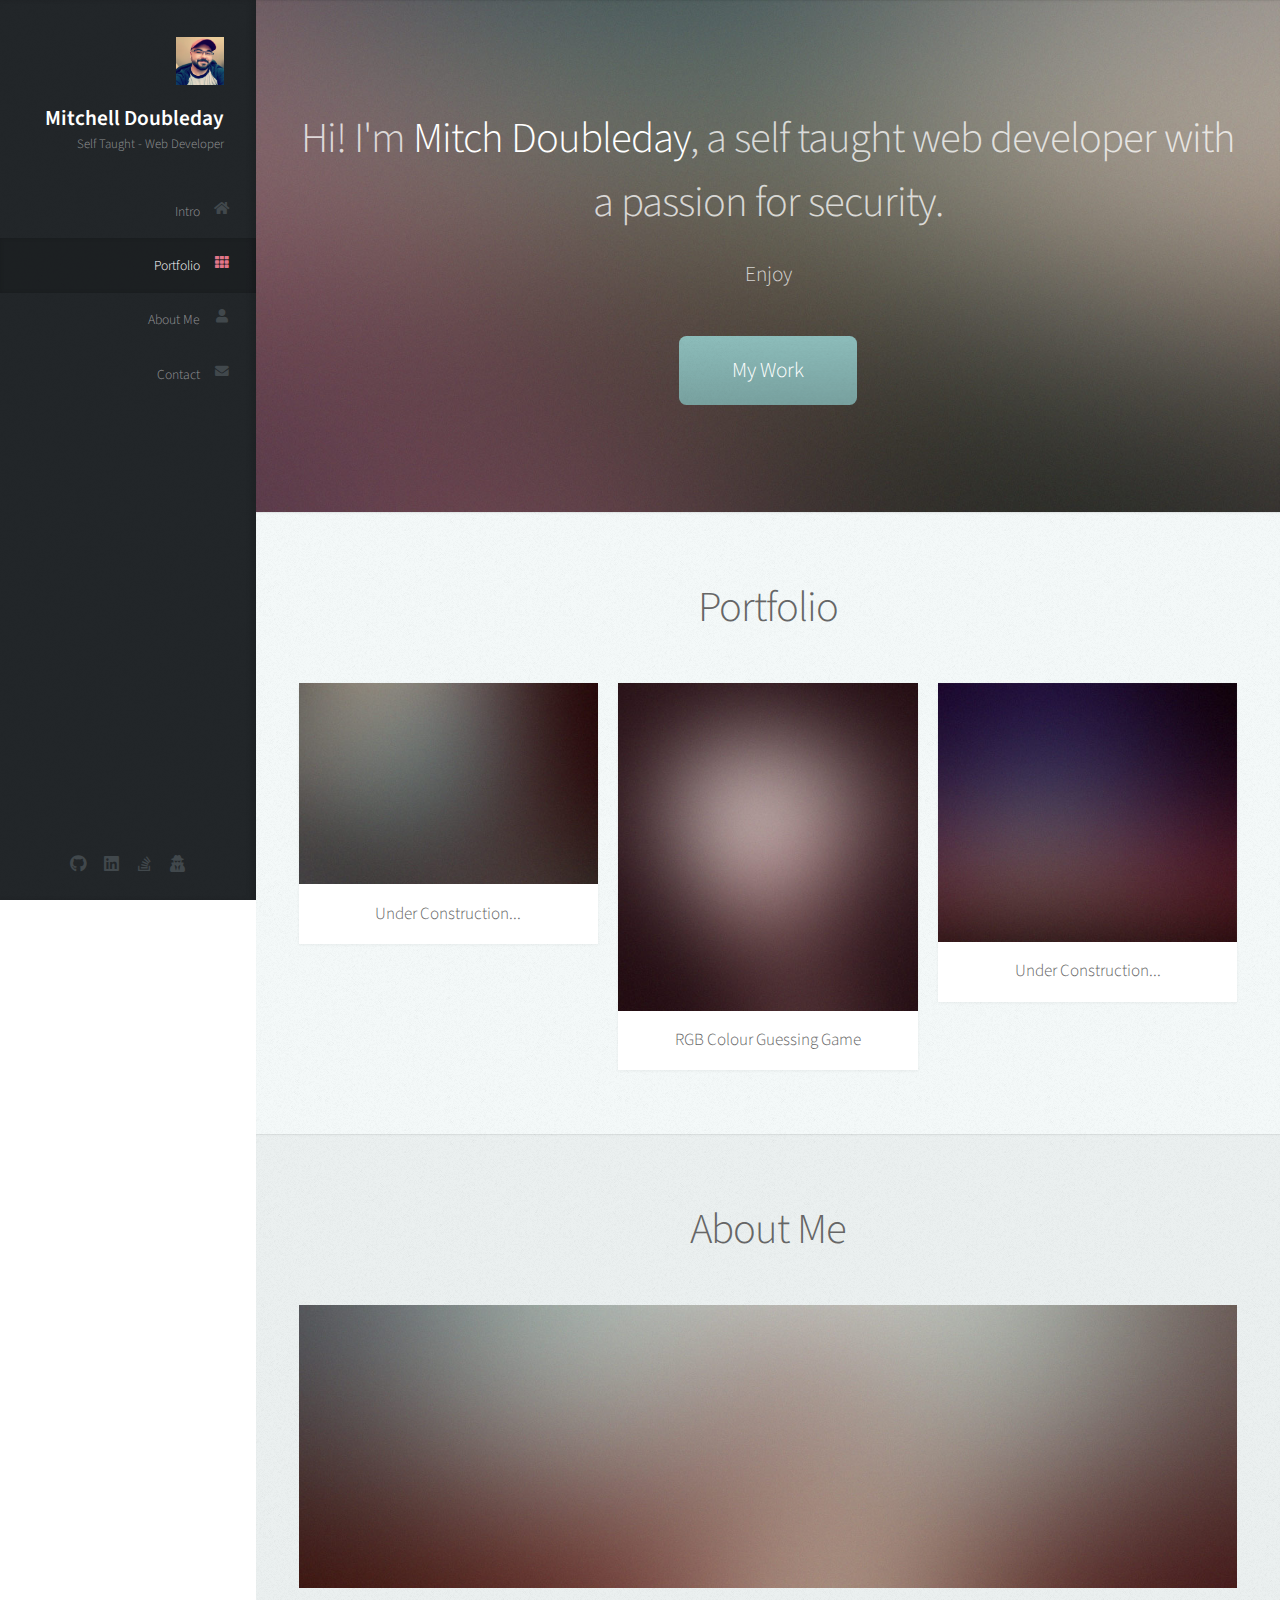
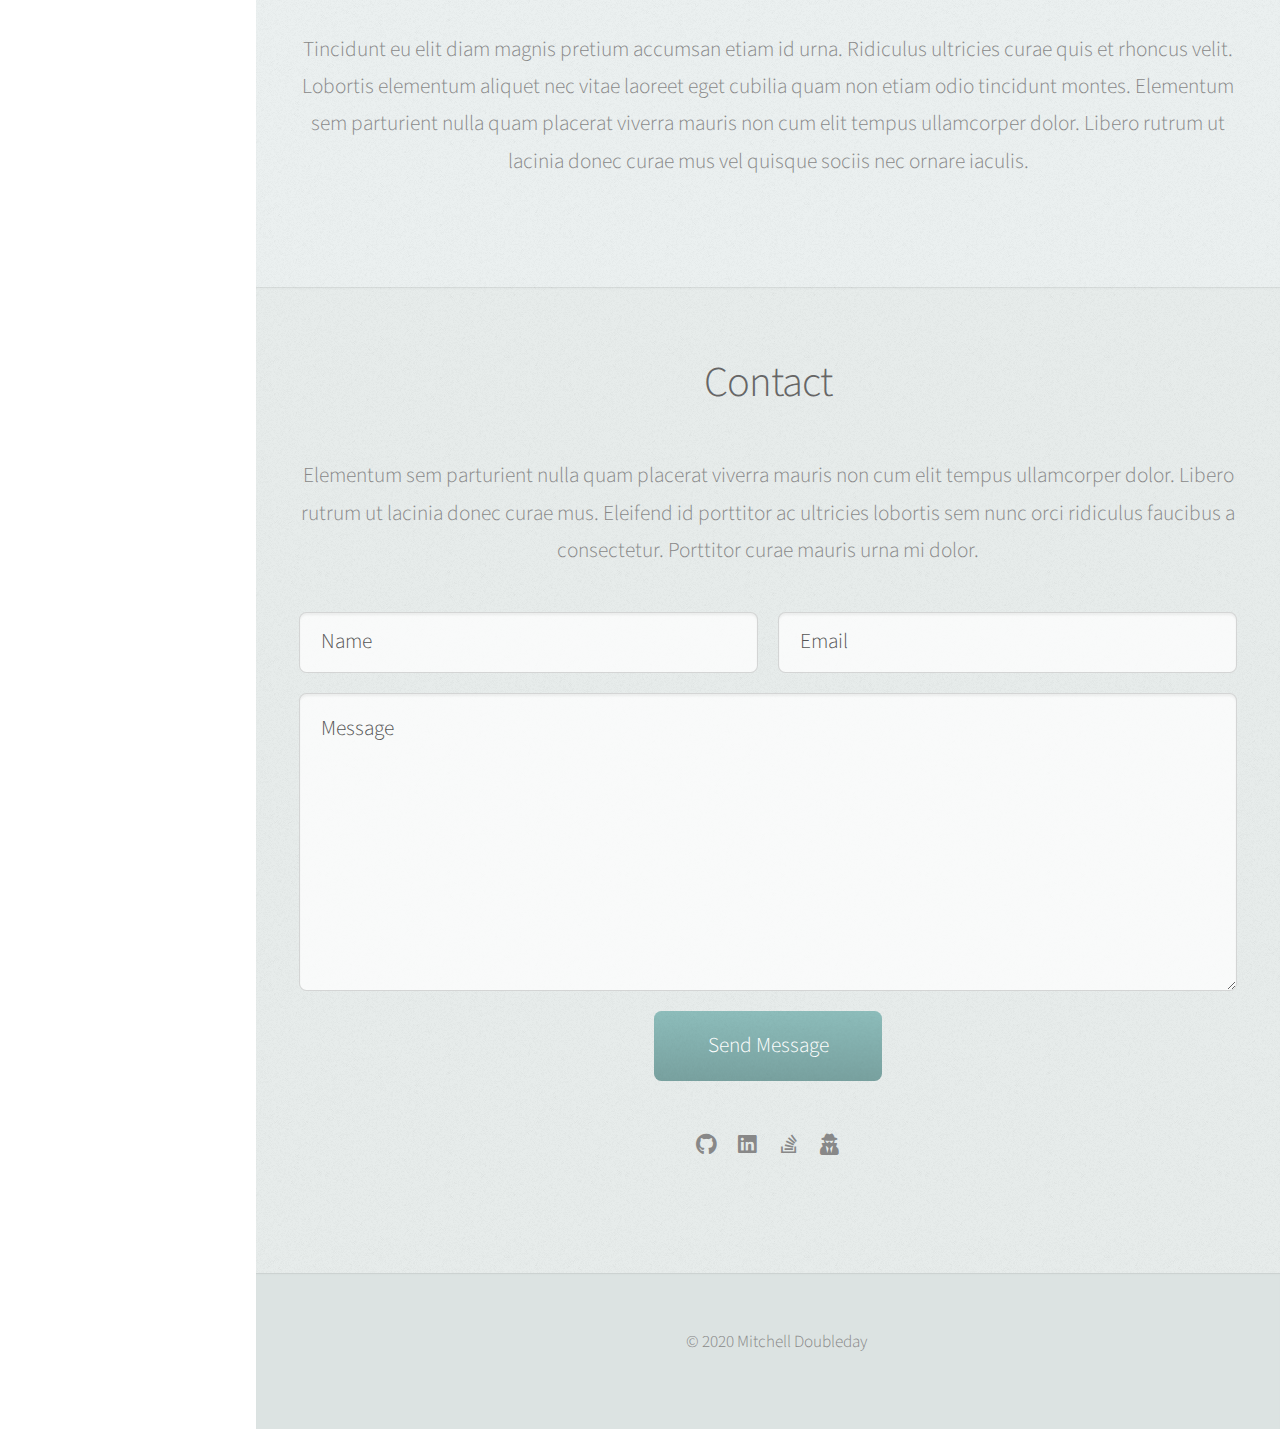
==== commit 524cba6c: "Added new social icons on bottom page - margin fix" ====
--- a/index.html
+++ b/index.html
@@ -150,9 +150,22 @@
 							</form>
 
 						</div>
+						<div class="bottom">
+
+							<!-- Social Icons bottom-->
+								<ul class="icons" id="btm-icons">	
+									<li><a href="https://github.com/kerbzbm" class="icon brands fa-github"><span class="label"></span></a></li>
+									<li><a href="https://www.linkedin.com/in/mitchdoubleday/" class="fab fa-linkedin"><span class="label"></span></a></li>
+									<li><a href="https://stackoverflow.com/users/story/13932443" class="fab fa-stack-overflow"><span class="label"></span></a></li>
+									<li><a href="https://tryhackme.com/p/comstock" class="fas fa-user-secret"><span class="label"></span></a></li>
+								</ul>
+		
+						</div>
+		
+					</div>
 					</section>
-
 			</div>
+			
 
 		<!-- Footer -->
 			<div id="footer">
--- a/assets/css/main.css
+++ b/assets/css/main.css
@@ -199,6 +199,11 @@
 
 	p, ul, ol, dl, table {
 		margin-bottom: 2em;
+	}
+
+	#btm-icons {
+		margin-bottom: 2em;
+		margin-top: 2em;
 	}
 
 	br.clear {
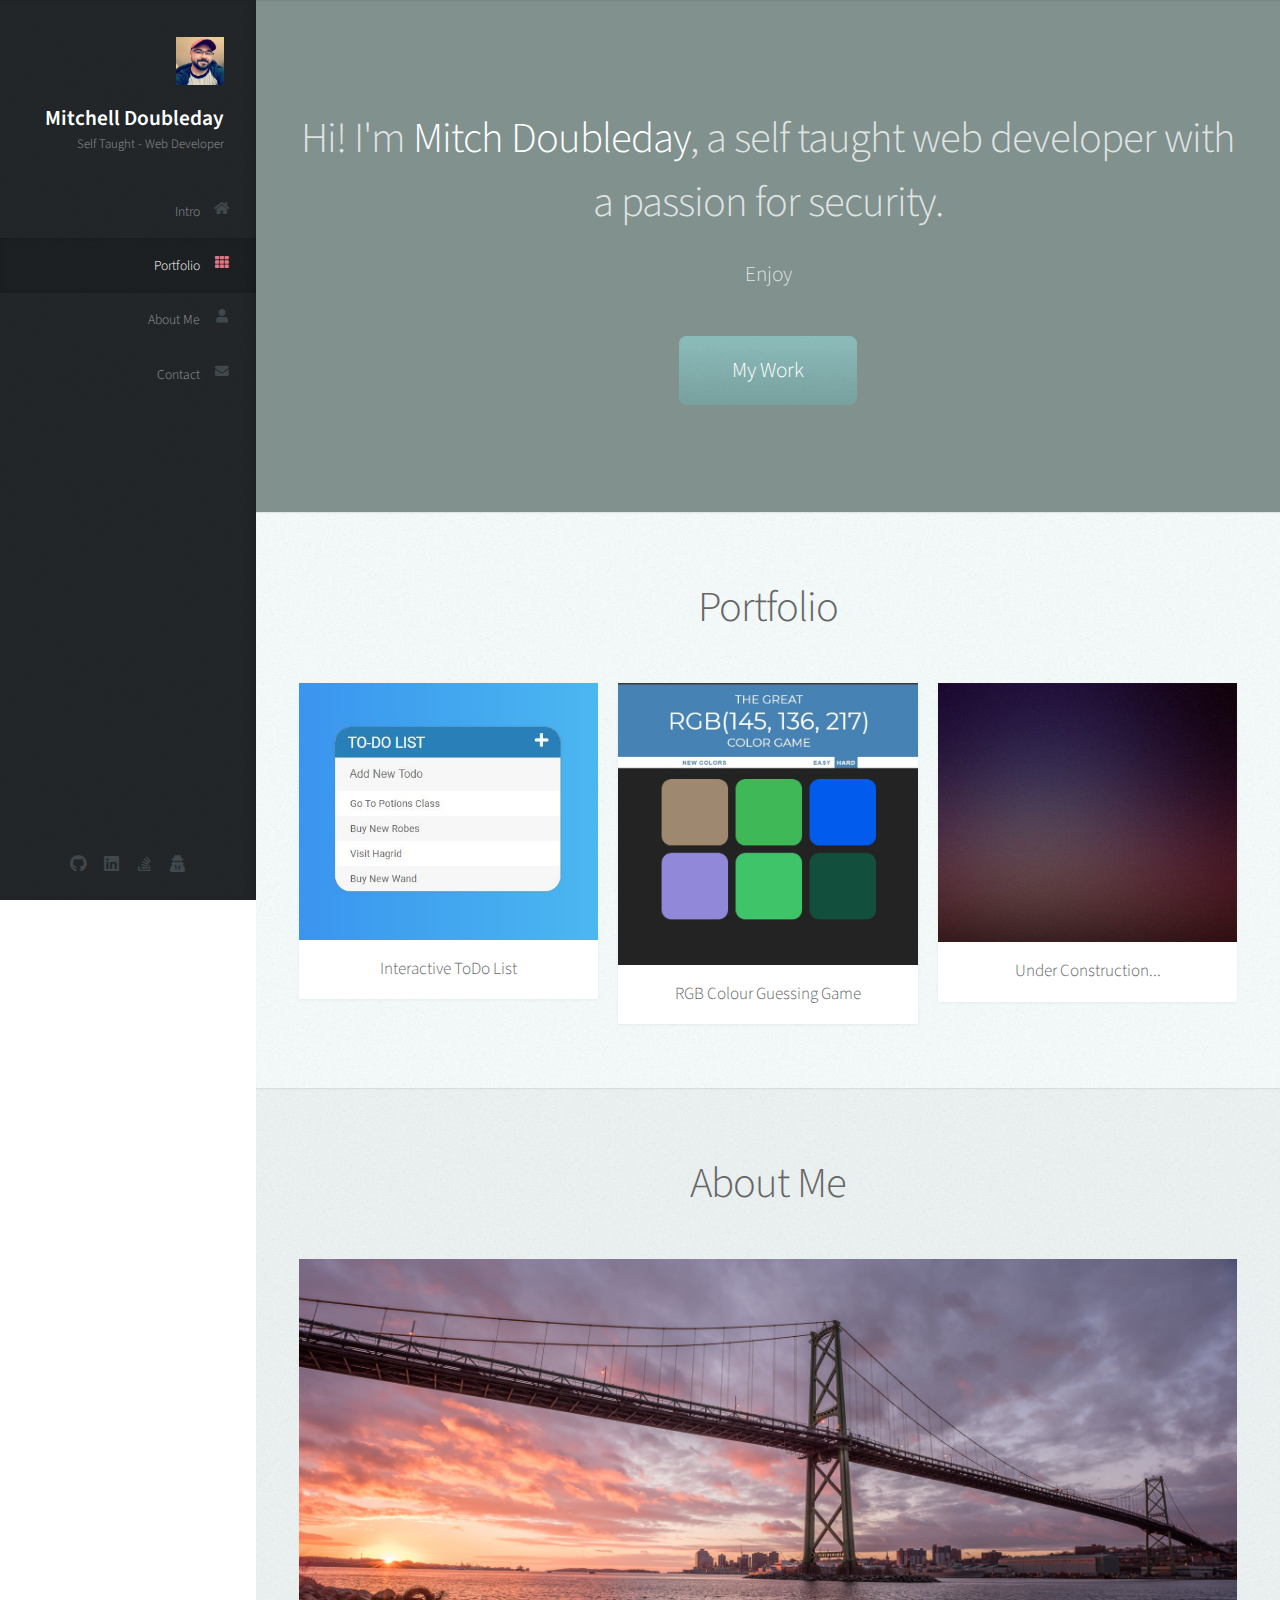
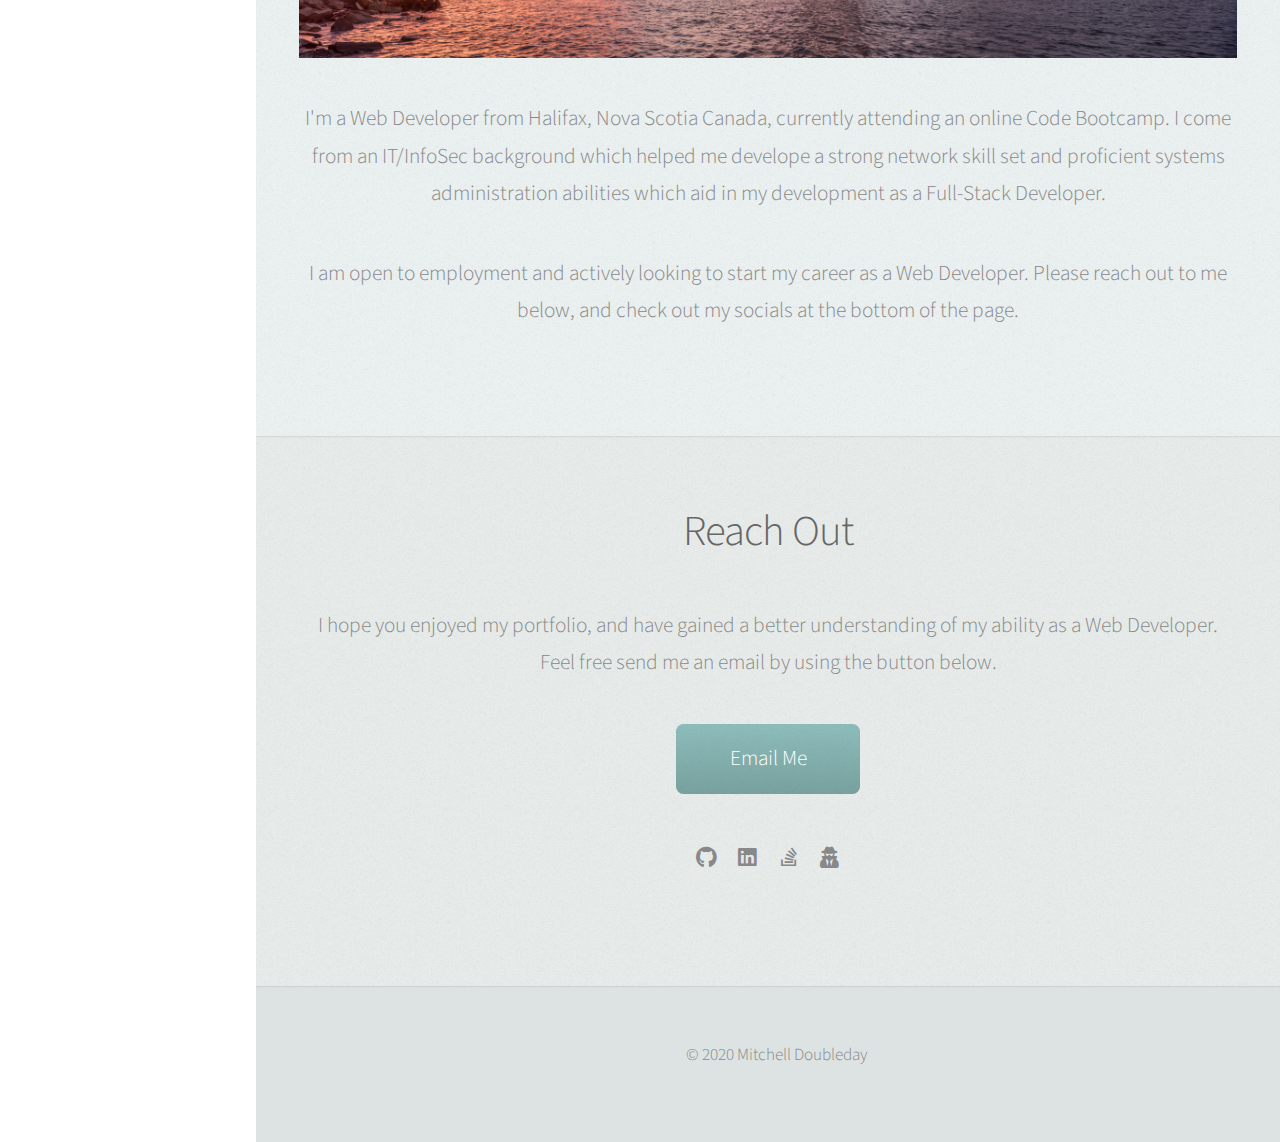
==== commit 7fccbe55: "Updated pictures, added information - added email" ====
--- a/index.html
+++ b/index.html
@@ -4,7 +4,7 @@
 		<title>Mitch Doubleday - Portfolio</title>
 		<meta charset="utf-8" />
 		<meta name="viewport" content="width=device-width, initial-scale=1, user-scalable=no" />
-		<link rel="stylesheet" href="assets/css/main.css" />
+		<link rel="stylesheet" href="assets\css\main.css" />
 	</head>
 	<body class="is-preload">
 
@@ -76,15 +76,15 @@
 							<div class="row">
 								<div class="col-4 col-12-mobile">
 									<article class="item">
-										<a href="#" class="image fit"><img src="images/pic03.jpg" alt="" /></a>
+										<a href="toDo.html" class="image fit"><img src="images\toDo.jpg" alt="" /></a>
 										<header>
-											<h3>Under Construction...</h3>
+											<h3>Interactive ToDo List</h3>
 										</header>
 									</article>
 								</div>
 								<div class="col-4 col-12-mobile">
 									<article class="item">
-										<a href="#" class="image fit"><img src="images/pic04.jpg" alt="" /></a>
+										<a href="colorGameWebApp.html" class="image fit"><img src="images\color.jpg" alt="" /></a>
 										<header>
 											<h3>RGB Colour Guessing Game</h3>
 										</header>
@@ -111,14 +111,17 @@
 								<h2>About Me</h2>
 							</header>
 
-							<a href="#" class="image featured"><img src="images/pic08.jpg" alt="" /></a>
+							<a href="#" class="image featured"><img src="images/bridges.jpg" alt="" /></a>
 
-							<p>Tincidunt eu elit diam magnis pretium accumsan etiam id urna. Ridiculus
-							ultricies curae quis et rhoncus velit. Lobortis elementum aliquet nec vitae
-							laoreet eget cubilia quam non etiam odio tincidunt montes. Elementum sem
-							parturient nulla quam placerat viverra mauris non cum elit tempus ullamcorper
-							dolor. Libero rutrum ut lacinia donec curae mus vel quisque sociis nec
-							ornare iaculis.</p>
+							<p>I'm a Web Developer from Halifax, Nova Scotia Canada, currently attending
+								an online Code Bootcamp. I come from an IT/InfoSec background which helped
+								me develope a strong network skill set and proficient systems administration abilities
+								which aid in my development as a Full-Stack Developer.
+							</p>
+							<p>
+								I am open to employment and actively looking to start my career as a Web Developer. Please
+								reach out to me below, and check out my socials at the bottom of the page.
+							</p>
 
 						</div>
 					</section>
@@ -128,23 +131,18 @@
 						<div class="container">
 
 							<header>
-								<h2>Contact</h2>
+								<h2>Reach Out</h2>
 							</header>
 
-							<p>Elementum sem parturient nulla quam placerat viverra
-							mauris non cum elit tempus ullamcorper dolor. Libero rutrum ut lacinia
-							donec curae mus. Eleifend id porttitor ac ultricies lobortis sem nunc
-							orci ridiculus faucibus a consectetur. Porttitor curae mauris urna mi dolor.</p>
+							<p>I hope you enjoyed my portfolio, and have gained a better understanding of
+								my ability as a Web Developer. Feel free send me an email by using the button
+								below.
+							</p>
 
-							<form method="post" action="#">
+							<form method="post" action="mailto:mitchdouble@gmail.com">
 								<div class="row">
-									<div class="col-6 col-12-mobile"><input type="text" name="name" placeholder="Name" /></div>
-									<div class="col-6 col-12-mobile"><input type="text" name="email" placeholder="Email" /></div>
 									<div class="col-12">
-										<textarea name="message" placeholder="Message"></textarea>
-									</div>
-									<div class="col-12">
-										<input type="submit" value="Send Message" />
+										<input type="submit" value="Email Me"/>
 									</div>
 								</div>
 							</form>
